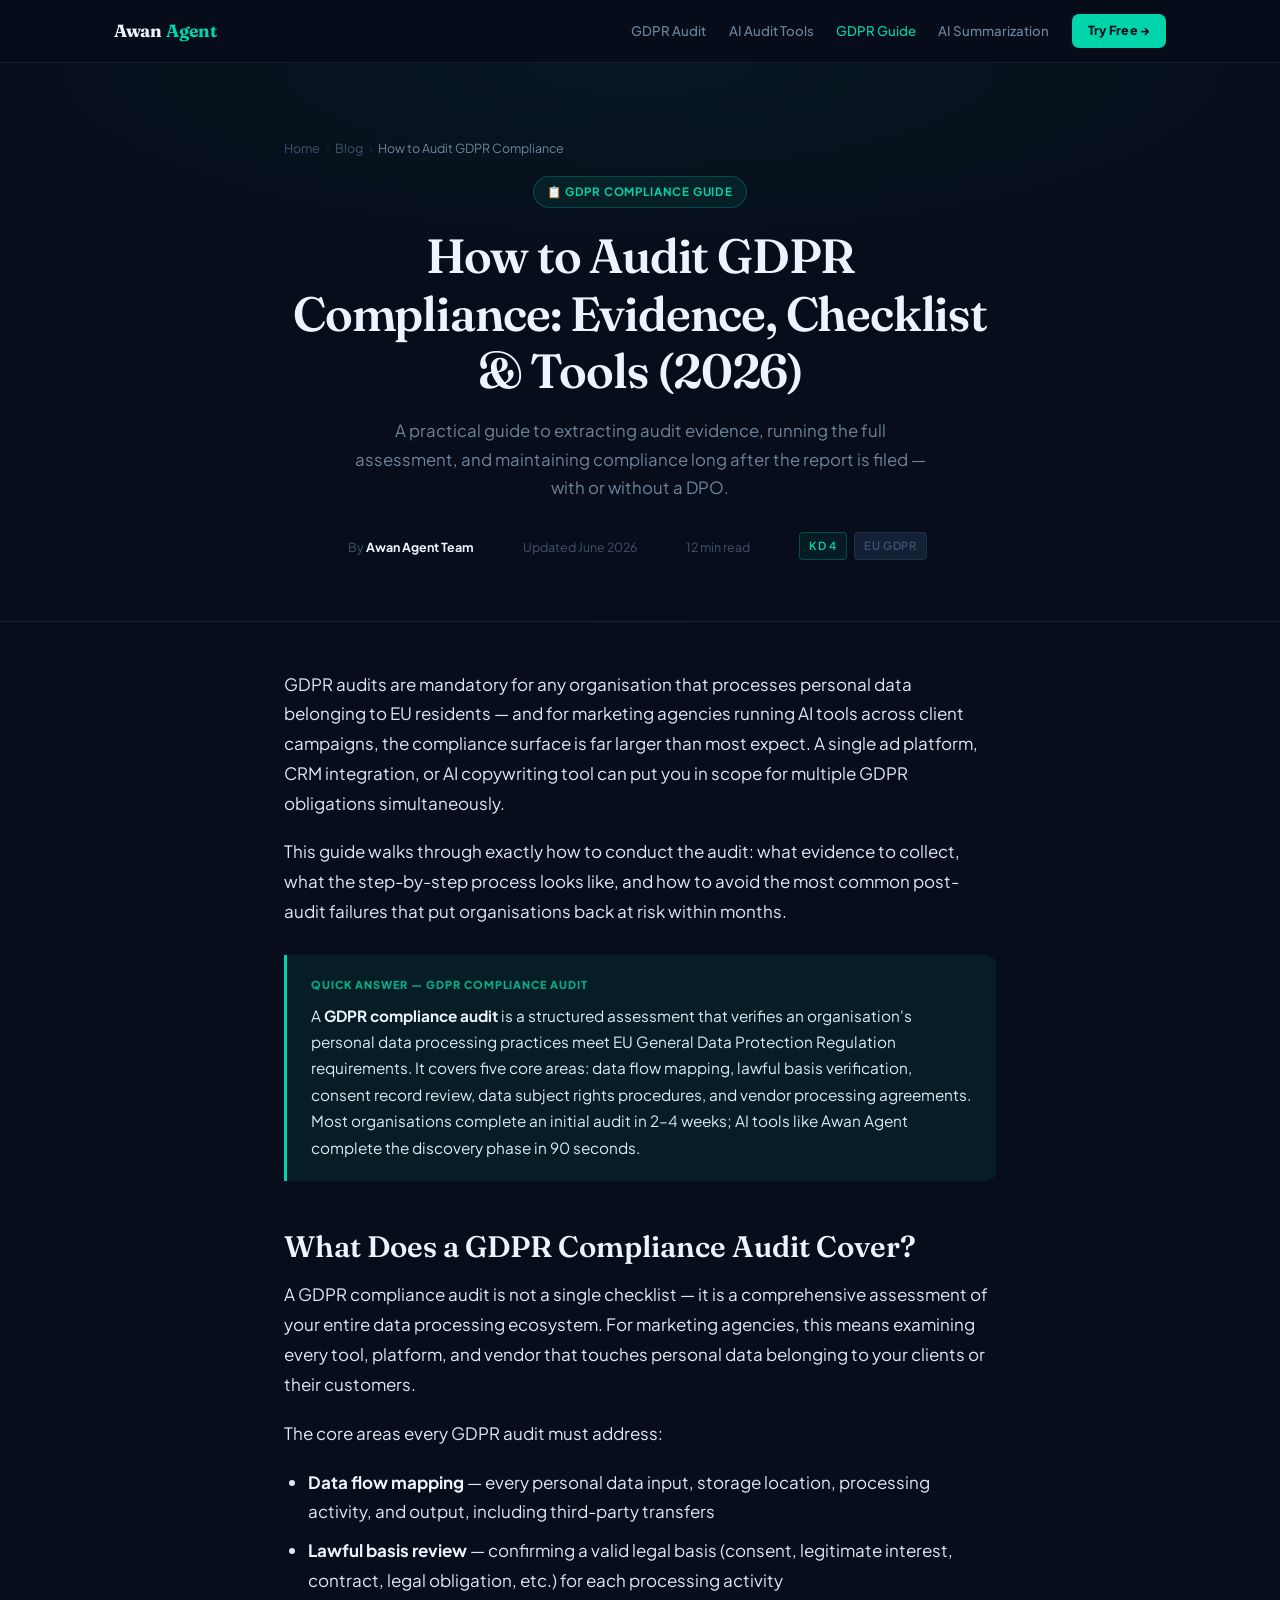
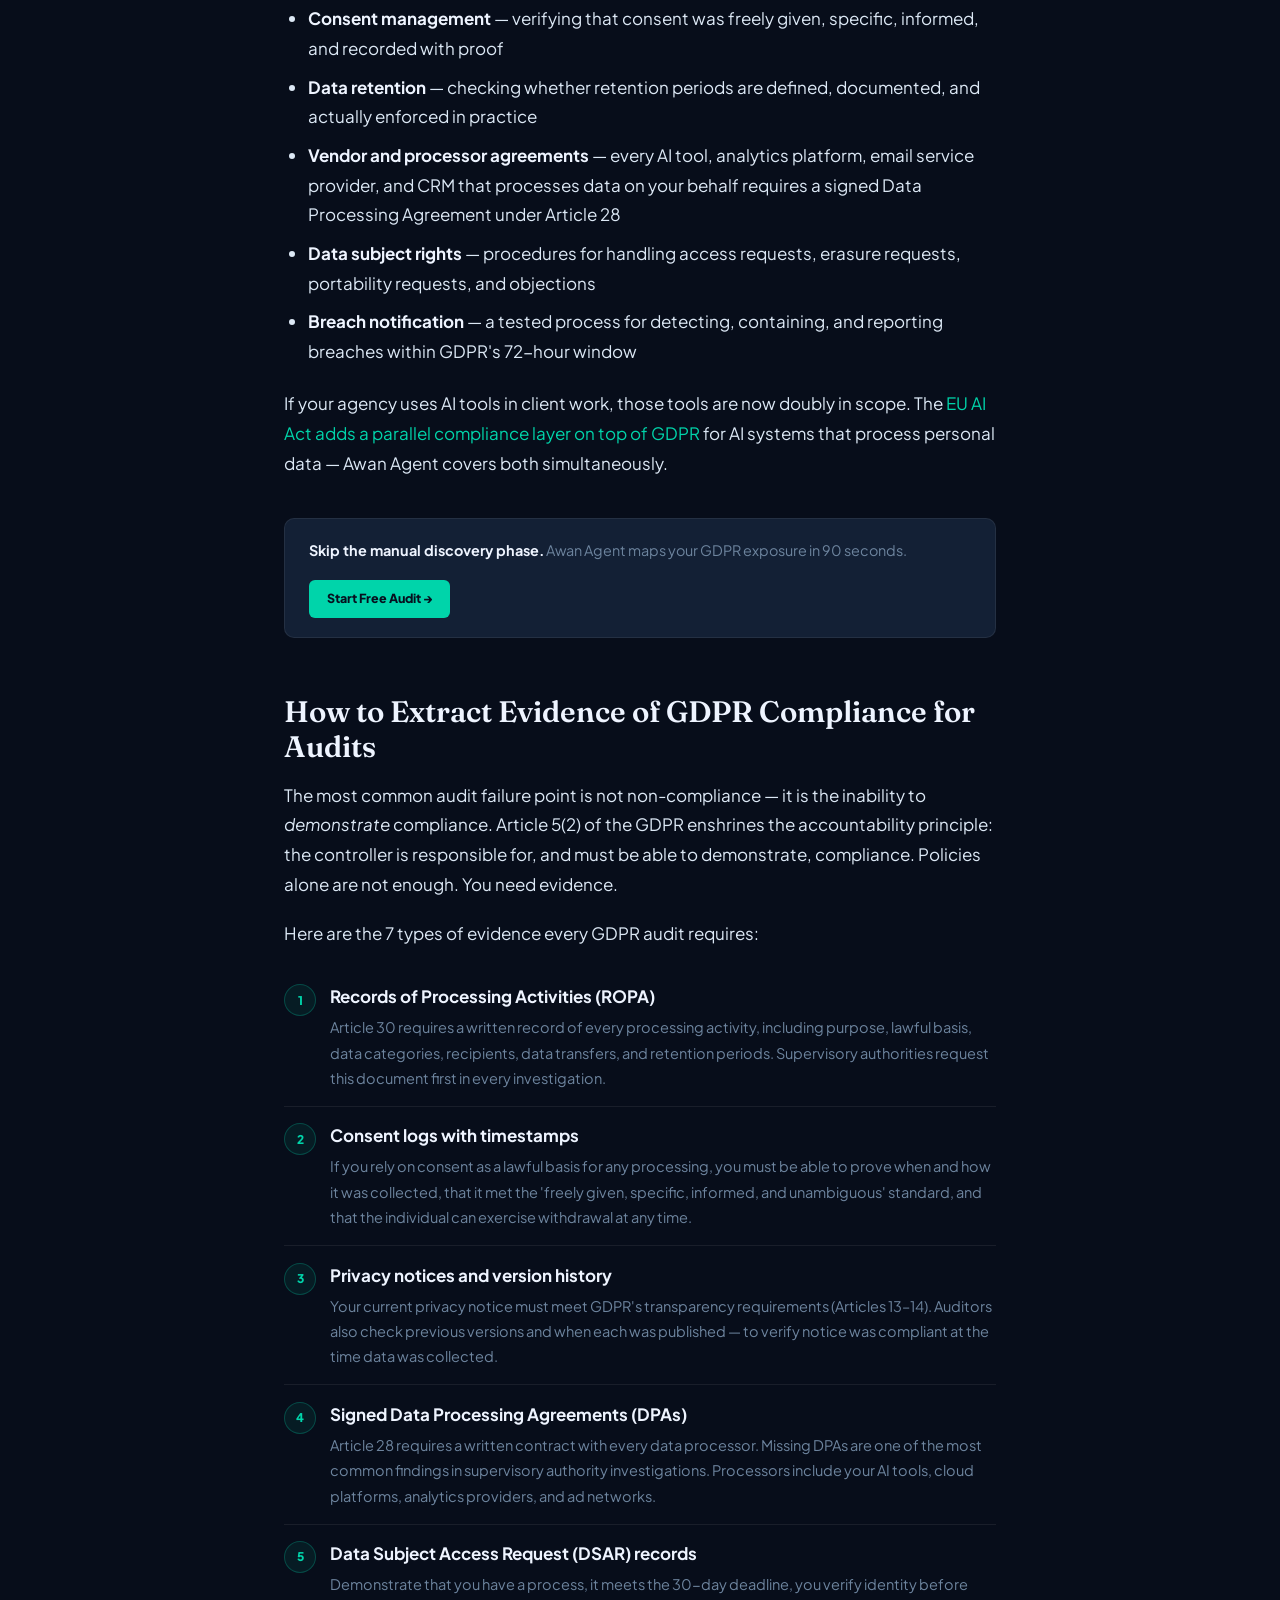
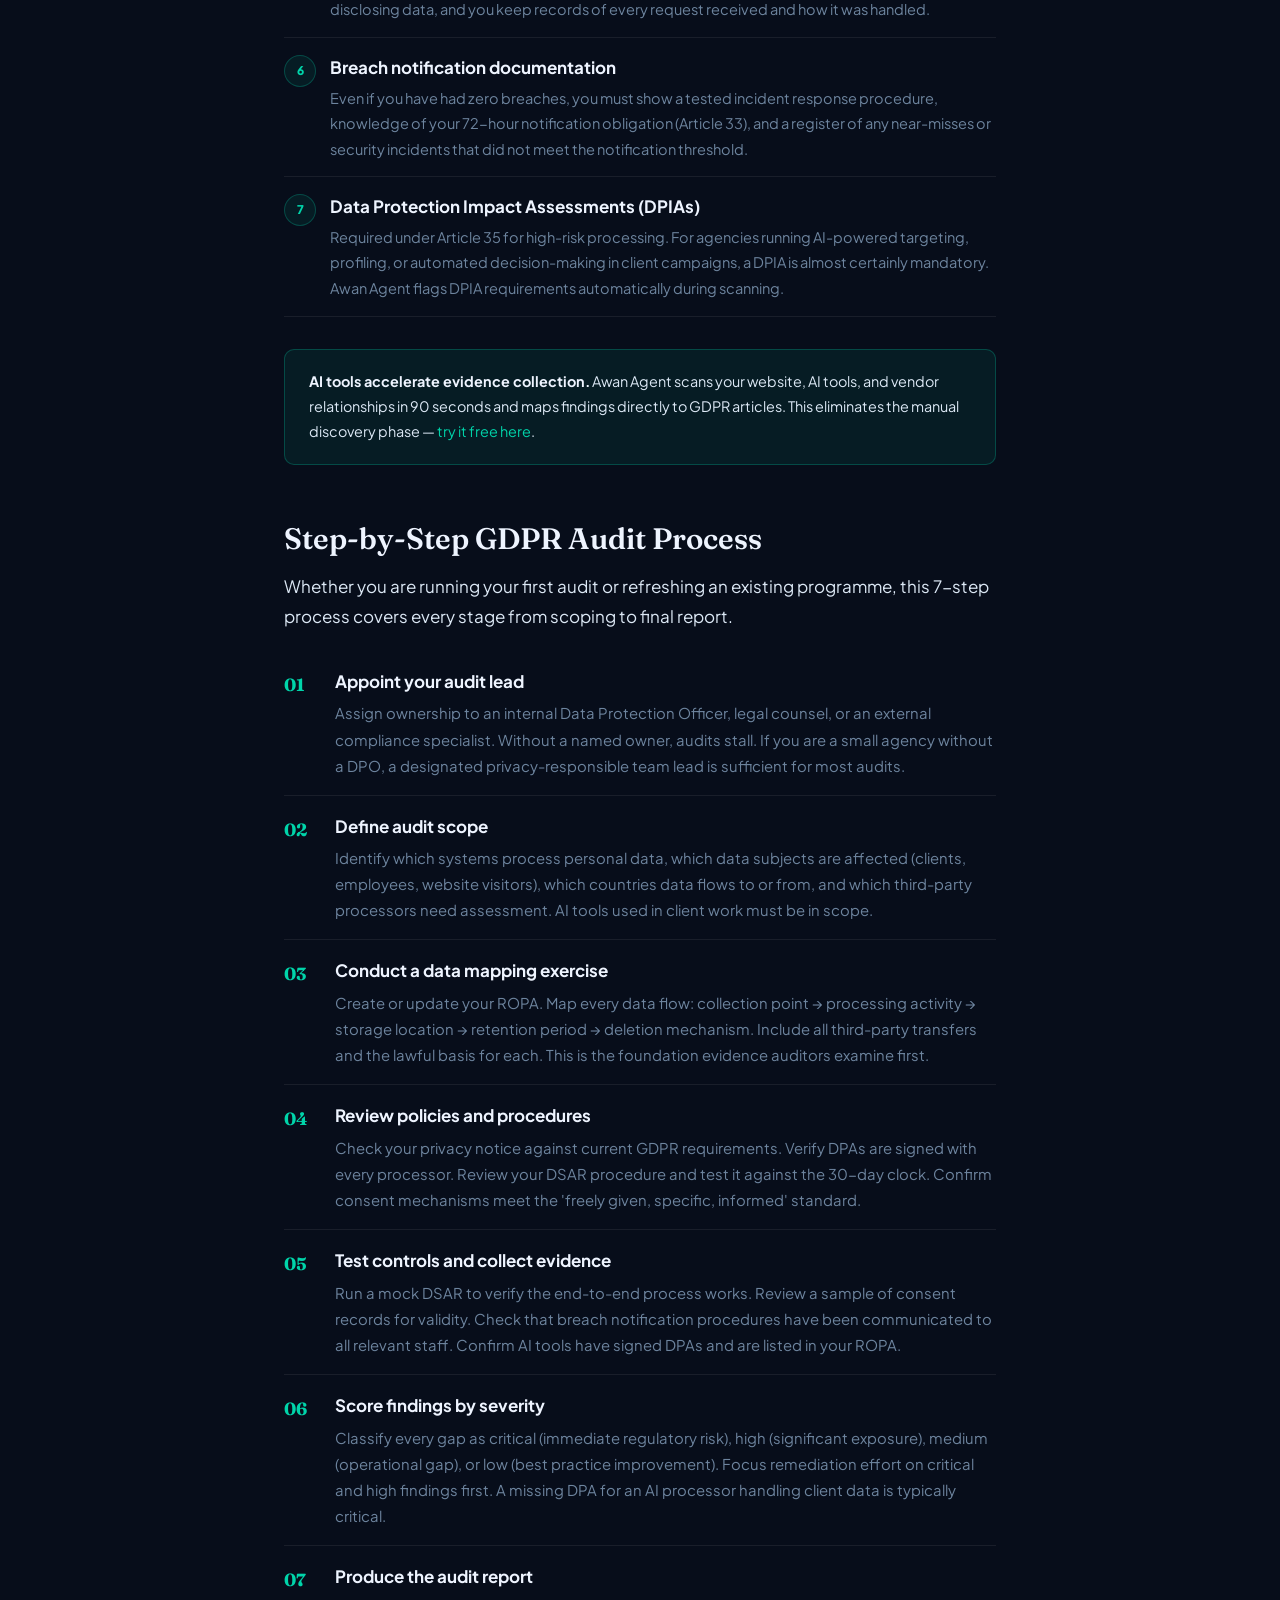
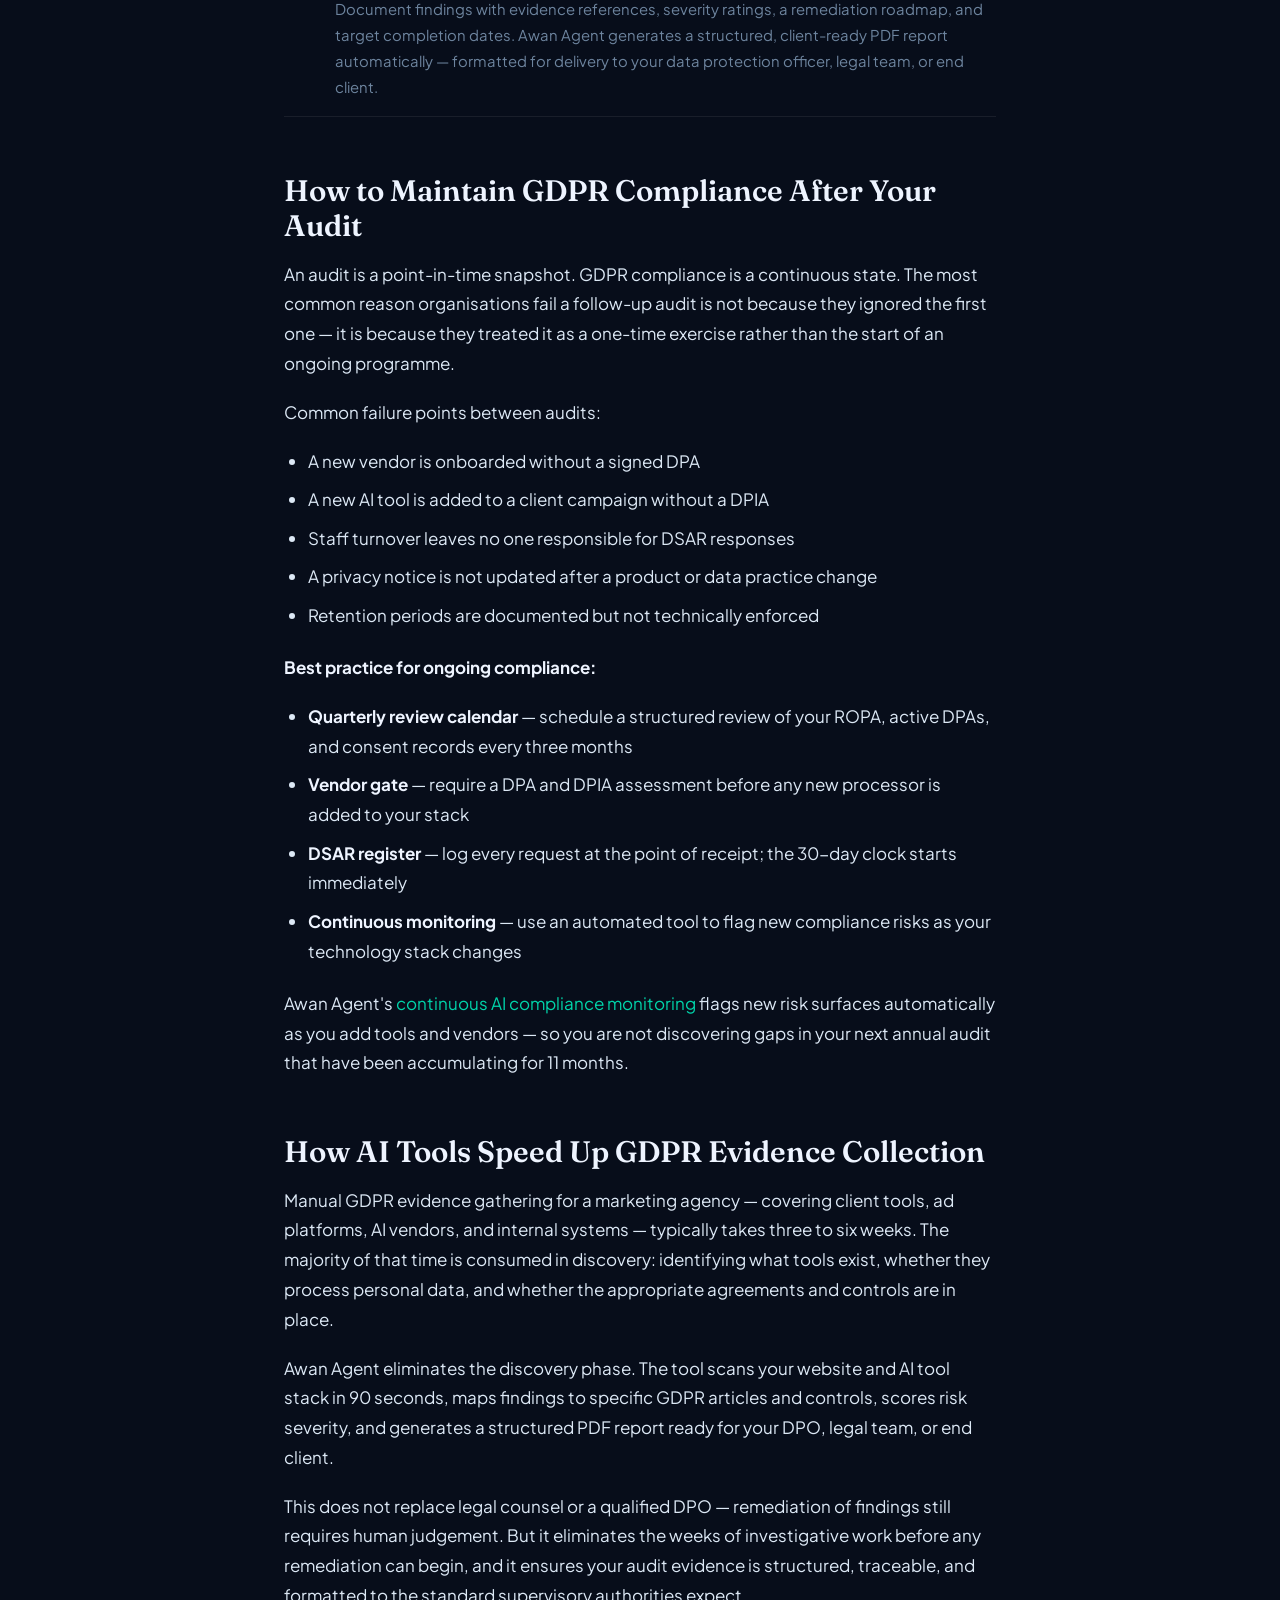
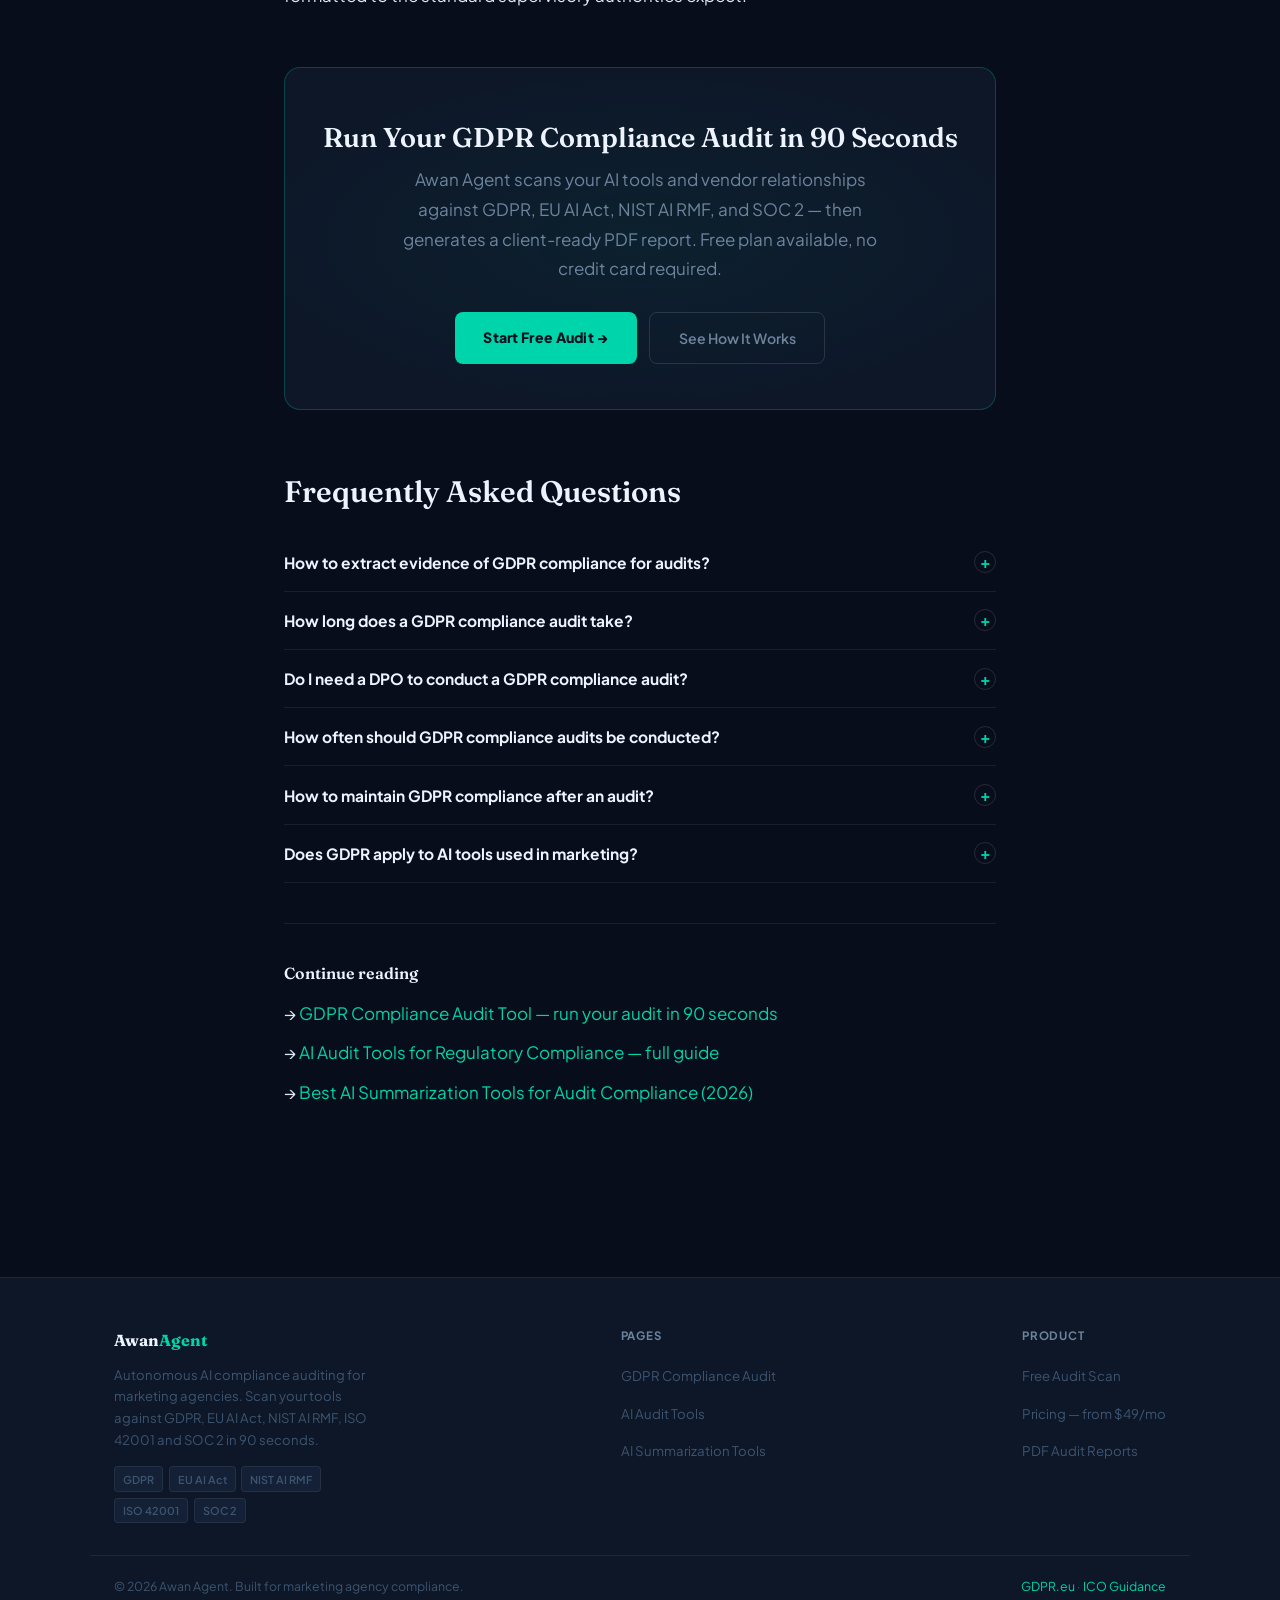
==== blog/how-to-audit-gdpr-compliance/index.html @ d77685a2 "Add files via upload" ====
<!DOCTYPE html>
<html lang="en">
<head>
  <meta charset="UTF-8" />
  <meta name="viewport" content="width=device-width, initial-scale=1.0" />

  <!-- ═══ SEO CORE — replace YOURDOMAIN.com before going live ═══ -->
  <title>How to Audit GDPR Compliance: Evidence, Checklist &amp; Tools (2026)</title>
  <meta name="description" content="Learn how to extract GDPR compliance evidence, run a step-by-step audit, and stay compliant after your assessment. Free checklist process included." />
  <link rel="canonical" href="https://YOURDOMAIN.com/blog/how-to-audit-gdpr-compliance/" />

  <!-- Open Graph -->
  <meta property="og:title"       content="How to Audit GDPR Compliance: Evidence, Checklist &amp; Tools (2026)" />
  <meta property="og:description" content="How to extract GDPR compliance evidence, run a step-by-step audit, and stay compliant. Complete guide for marketing agencies." />
  <meta property="og:type"        content="article" />
  <meta property="og:url"         content="https://YOURDOMAIN.com/blog/how-to-audit-gdpr-compliance/" />
  <meta property="og:site_name"   content="Awan Agent" />

  <!-- Article meta -->
  <meta property="article:published_time" content="2026-06-02T00:00:00Z" />
  <meta property="article:modified_time"  content="2026-06-02T00:00:00Z" />
  <meta property="article:author"         content="Awan Agent Team" />
  <meta property="article:tag"            content="GDPR, compliance audit, AI compliance, EU AI Act" />

  <!-- Twitter Card -->
  <meta name="twitter:card"        content="summary_large_image" />
  <meta name="twitter:title"       content="How to Audit GDPR Compliance: Evidence, Checklist &amp; Tools (2026)" />
  <meta name="twitter:description" content="How to extract GDPR evidence, run a step-by-step audit, and maintain compliance long after the assessment ends." />

  <!-- ═══ JSON-LD SCHEMA ═══ -->
  <script type="application/ld+json">
  {
    "@context": "https://schema.org",
    "@graph": [
      {
        "@type": "Article",
        "headline": "How to Audit GDPR Compliance: Evidence, Checklist & Tools (2026)",
        "description": "Learn how to extract GDPR compliance evidence, run a step-by-step audit, and stay compliant after your assessment.",
        "datePublished": "2026-06-02",
        "dateModified":  "2026-06-02",
        "author": {
          "@type": "Organization",
          "name": "Awan Agent",
          "url":  "https://awan-agent.lovable.app"
        },
        "publisher": {
          "@type": "Organization",
          "name": "Awan Agent",
          "url":  "https://awan-agent.lovable.app"
        },
        "mainEntityOfPage": {
          "@type": "@id",
          "@id": "https://YOURDOMAIN.com/blog/how-to-audit-gdpr-compliance/"
        }
      },
      {
        "@type": "HowTo",
        "name": "How to Audit GDPR Compliance",
        "description": "A 7-step process to conduct a thorough GDPR compliance audit.",
        "step": [
          { "@type": "HowToStep", "position": 1, "name": "Appoint your audit lead", "text": "Assign an internal DPO or external consultant to own the audit process." },
          { "@type": "HowToStep", "position": 2, "name": "Define audit scope", "text": "Identify which systems, data types, and geographies are in scope." },
          { "@type": "HowToStep", "position": 3, "name": "Conduct a data mapping exercise", "text": "Create or update your Records of Processing Activities (ROPA)." },
          { "@type": "HowToStep", "position": 4, "name": "Review policies and procedures", "text": "Check privacy notices, consent mechanisms, DPAs, and DSARs against current GDPR requirements." },
          { "@type": "HowToStep", "position": 5, "name": "Test controls and collect evidence", "text": "Run a mock data subject access request, verify breach notification procedure, confirm vendor DPAs are signed." },
          { "@type": "HowToStep", "position": 6, "name": "Score findings by severity", "text": "Classify findings as critical, high, medium, or low risk and prioritize remediation." },
          { "@type": "HowToStep", "position": 7, "name": "Produce the audit report", "text": "Document findings, evidence references, and a remediation roadmap in a structured report." }
        ]
      },
      {
        "@type": "FAQPage",
        "mainEntity": [
          {
            "@type": "Question",
            "name": "How to extract evidence of GDPR compliance for audits?",
            "acceptedAnswer": {
              "@type": "Answer",
              "text": "GDPR compliance evidence falls into seven categories: Records of Processing Activities (ROPA), consent logs with timestamps, privacy notices and version history, signed Data Processing Agreements with vendors, Data Subject Access Request response records, breach notification documentation, and Data Protection Impact Assessments for high-risk processing. Awan Agent automates extraction and mapping of these evidence types in under 90 seconds."
            }
          },
          {
            "@type": "Question",
            "name": "How long does a GDPR compliance audit take?",
            "acceptedAnswer": {
              "@type": "Answer",
              "text": "A thorough manual GDPR compliance audit typically takes 3–8 weeks for a small to medium organisation, depending on complexity. With an AI audit tool like Awan Agent, the initial scan and findings mapping completes in 90 seconds, though remediation of findings still requires human review."
            }
          },
          {
            "@type": "Question",
            "name": "How to maintain GDPR compliance after an audit?",
            "acceptedAnswer": {
              "@type": "Answer",
              "text": "Ongoing GDPR compliance requires four things: a documented quarterly review schedule, a process for assessing new tools and vendors before deployment, staff training on data subject rights handling, and continuous monitoring of your AI and vendor risk surface. Awan Agent handles the continuous monitoring layer automatically."
            }
          }
        ]
      },
      {
        "@type": "BreadcrumbList",
        "itemListElement": [
          { "@type": "ListItem", "position": 1, "name": "Home",  "item": "https://YOURDOMAIN.com/" },
          { "@type": "ListItem", "position": 2, "name": "Blog",  "item": "https://YOURDOMAIN.com/blog/" },
          { "@type": "ListItem", "position": 3, "name": "How to Audit GDPR Compliance", "item": "https://YOURDOMAIN.com/blog/how-to-audit-gdpr-compliance/" }
        ]
      }
    ]
  }
  </script>

  <link rel="stylesheet" href="../../styles.css" />
</head>
<body>

<!-- ═══ NAV ═══ -->
<nav class="site-nav" aria-label="Main navigation">
  <div class="nav-inner">
    <a href="../../" class="nav-logo">Awan<span>Agent</span></a>
    <div class="nav-links">
      <a href="../../gdpr-compliance-audit/">GDPR Audit</a>
      <a href="../../ai-audit-tools/">AI Audit Tools</a>
      <a href="./" class="active">GDPR Guide</a>
      <a href="../ai-summarization-tools-audit-compliance/">AI Summarization</a>
      <a href="https://awan-agent.lovable.app" target="_blank" rel="noopener" class="btn-nav">Try Free →</a>
    </div>
  </div>
</nav>

<!-- ═══ HERO ═══ -->
<header class="hero">
  <div class="container">
    <!-- Breadcrumb -->
    <nav class="breadcrumb" aria-label="Breadcrumb">
      <a href="../../">Home</a>
      <span class="sep">›</span>
      <a href="../../">Blog</a>
      <span class="sep">›</span>
      <span class="current">How to Audit GDPR Compliance</span>
    </nav>

    <div class="hero-badge" style="margin-top:1rem;">📋 GDPR Compliance Guide</div>

    <h1>How to Audit GDPR Compliance: Evidence, Checklist &amp; Tools (2026)</h1>

    <p class="lead">
      A practical guide to extracting audit evidence, running the full assessment, and maintaining compliance long after the report is filed — with or without a DPO.
    </p>

    <div class="meta-row">
      <span>By <strong>Awan Agent Team</strong></span>
      <span class="sep">·</span>
      <span>Updated June 2026</span>
      <span class="sep">·</span>
      <span>12 min read</span>
      <span class="sep">·</span>
      <span><span class="tag green">KD 4</span> <span class="tag">EU GDPR</span></span>
    </div>
  </div>
</header>

<!-- ═══ ARTICLE BODY ═══ -->
<main class="article-body">
  <div class="container">

    <!-- Intro paragraph -->
    <p>
      GDPR audits are mandatory for any organisation that processes personal data belonging to EU residents —
      and for marketing agencies running AI tools across client campaigns, the compliance surface is far larger
      than most expect. A single ad platform, CRM integration, or AI copywriting tool can put you in scope for
      multiple GDPR obligations simultaneously.
    </p>
    <p>
      This guide walks through exactly how to conduct the audit: what evidence to collect, what the step-by-step
      process looks like, and how to avoid the most common post-audit failures that put organisations back at risk
      within months.
    </p>

    <!-- ── FEATURED SNIPPET BLOCK ── -->
    <div class="snippet-block" id="snippet">
      <span class="snippet-label">Quick Answer — GDPR Compliance Audit</span>
      <p>
        A <strong>GDPR compliance audit</strong> is a structured assessment that verifies an organisation's personal
        data processing practices meet EU General Data Protection Regulation requirements. It covers five core areas:
        data flow mapping, lawful basis verification, consent record review, data subject rights procedures, and vendor
        processing agreements. Most organisations complete an initial audit in 2–4 weeks; AI tools like Awan Agent
        complete the discovery phase in 90 seconds.
      </p>
    </div>

    <!-- ── H2: What Does a GDPR Compliance Audit Cover? ── -->
    <h2>What Does a GDPR Compliance Audit Cover?</h2>
    <p>
      A GDPR compliance audit is not a single checklist — it is a comprehensive assessment of your entire data
      processing ecosystem. For marketing agencies, this means examining every tool, platform, and vendor that
      touches personal data belonging to your clients or their customers.
    </p>
    <p>The core areas every GDPR audit must address:</p>
    <ul>
      <li><strong>Data flow mapping</strong> — every personal data input, storage location, processing activity, and output, including third-party transfers</li>
      <li><strong>Lawful basis review</strong> — confirming a valid legal basis (consent, legitimate interest, contract, legal obligation, etc.) for each processing activity</li>
      <li><strong>Consent management</strong> — verifying that consent was freely given, specific, informed, and recorded with proof</li>
      <li><strong>Data retention</strong> — checking whether retention periods are defined, documented, and actually enforced in practice</li>
      <li><strong>Vendor and processor agreements</strong> — every AI tool, analytics platform, email service provider, and CRM that processes data on your behalf requires a signed Data Processing Agreement under Article 28</li>
      <li><strong>Data subject rights</strong> — procedures for handling access requests, erasure requests, portability requests, and objections</li>
      <li><strong>Breach notification</strong> — a tested process for detecting, containing, and reporting breaches within GDPR's 72-hour window</li>
    </ul>
    <p>
      If your agency uses AI tools in client work, those tools are now doubly in scope. The
      <a href="../../gdpr-compliance-audit/">EU AI Act adds a parallel compliance layer on top of GDPR</a> for
      AI systems that process personal data — Awan Agent covers both simultaneously.
    </p>

    <!-- Inline CTA -->
    <div class="inline-cta">
      <p><strong>Skip the manual discovery phase.</strong> Awan Agent maps your GDPR exposure in 90 seconds.</p>
      <a href="https://awan-agent.lovable.app" target="_blank" rel="noopener" class="btn-sm">Start Free Audit →</a>
    </div>

    <!-- ── H2: How to Extract Evidence of GDPR Compliance ── -->
    <h2 id="evidence">How to Extract Evidence of GDPR Compliance for Audits</h2>
    <p>
      The most common audit failure point is not non-compliance — it is the inability to <em>demonstrate</em>
      compliance. Article 5(2) of the GDPR enshrines the accountability principle: the controller is responsible
      for, and must be able to demonstrate, compliance. Policies alone are not enough. You need evidence.
    </p>
    <p>Here are the 7 types of evidence every GDPR audit requires:</p>

    <ol class="evidence-list">
      <li>
        <div>
          <span class="ev-title">Records of Processing Activities (ROPA)</span>
          <p>Article 30 requires a written record of every processing activity, including purpose, lawful basis,
          data categories, recipients, data transfers, and retention periods. Supervisory authorities request this
          document first in every investigation.</p>
        </div>
      </li>
      <li>
        <div>
          <span class="ev-title">Consent logs with timestamps</span>
          <p>If you rely on consent as a lawful basis for any processing, you must be able to prove when and how it
          was collected, that it met the 'freely given, specific, informed, and unambiguous' standard, and that the
          individual can exercise withdrawal at any time.</p>
        </div>
      </li>
      <li>
        <div>
          <span class="ev-title">Privacy notices and version history</span>
          <p>Your current privacy notice must meet GDPR's transparency requirements (Articles 13–14). Auditors also
          check previous versions and when each was published — to verify notice was compliant at the time data was
          collected.</p>
        </div>
      </li>
      <li>
        <div>
          <span class="ev-title">Signed Data Processing Agreements (DPAs)</span>
          <p>Article 28 requires a written contract with every data processor. Missing DPAs are one of the most
          common findings in supervisory authority investigations. Processors include your AI tools, cloud
          platforms, analytics providers, and ad networks.</p>
        </div>
      </li>
      <li>
        <div>
          <span class="ev-title">Data Subject Access Request (DSAR) records</span>
          <p>Demonstrate that you have a process, it meets the 30-day deadline, you verify identity before disclosing
          data, and you keep records of every request received and how it was handled.</p>
        </div>
      </li>
      <li>
        <div>
          <span class="ev-title">Breach notification documentation</span>
          <p>Even if you have had zero breaches, you must show a tested incident response procedure, knowledge of
          your 72-hour notification obligation (Article 33), and a register of any near-misses or security
          incidents that did not meet the notification threshold.</p>
        </div>
      </li>
      <li>
        <div>
          <span class="ev-title">Data Protection Impact Assessments (DPIAs)</span>
          <p>Required under Article 35 for high-risk processing. For agencies running AI-powered targeting,
          profiling, or automated decision-making in client campaigns, a DPIA is almost certainly mandatory.
          Awan Agent flags DPIA requirements automatically during scanning.</p>
        </div>
      </li>
    </ol>

    <div class="info-box tip">
      <p>
        <strong>AI tools accelerate evidence collection.</strong>
        Awan Agent scans your website, AI tools, and vendor relationships in 90 seconds and maps findings
        directly to GDPR articles. This eliminates the manual discovery phase —
        <a href="https://awan-agent.lovable.app" target="_blank" rel="noopener">try it free here</a>.
      </p>
    </div>

    <!-- ── H2: Step-by-Step GDPR Audit Process ── -->
    <h2 id="steps">Step-by-Step GDPR Audit Process</h2>
    <p>
      Whether you are running your first audit or refreshing an existing programme, this 7-step process
      covers every stage from scoping to final report.
    </p>

    <ol class="step-list">
      <li>
        <div>
          <span class="step-title">Appoint your audit lead</span>
          <p>Assign ownership to an internal Data Protection Officer, legal counsel, or an external compliance
          specialist. Without a named owner, audits stall. If you are a small agency without a DPO, a designated
          privacy-responsible team lead is sufficient for most audits.</p>
        </div>
      </li>
      <li>
        <div>
          <span class="step-title">Define audit scope</span>
          <p>Identify which systems process personal data, which data subjects are affected (clients, employees,
          website visitors), which countries data flows to or from, and which third-party processors need
          assessment. AI tools used in client work must be in scope.</p>
        </div>
      </li>
      <li>
        <div>
          <span class="step-title">Conduct a data mapping exercise</span>
          <p>Create or update your ROPA. Map every data flow: collection point → processing activity → storage
          location → retention period → deletion mechanism. Include all third-party transfers and the lawful
          basis for each. This is the foundation evidence auditors examine first.</p>
        </div>
      </li>
      <li>
        <div>
          <span class="step-title">Review policies and procedures</span>
          <p>Check your privacy notice against current GDPR requirements. Verify DPAs are signed with every
          processor. Review your DSAR procedure and test it against the 30-day clock. Confirm consent
          mechanisms meet the 'freely given, specific, informed' standard.</p>
        </div>
      </li>
      <li>
        <div>
          <span class="step-title">Test controls and collect evidence</span>
          <p>Run a mock DSAR to verify the end-to-end process works. Review a sample of consent records for
          validity. Check that breach notification procedures have been communicated to all relevant staff.
          Confirm AI tools have signed DPAs and are listed in your ROPA.</p>
        </div>
      </li>
      <li>
        <div>
          <span class="step-title">Score findings by severity</span>
          <p>Classify every gap as critical (immediate regulatory risk), high (significant exposure), medium
          (operational gap), or low (best practice improvement). Focus remediation effort on critical and
          high findings first. A missing DPA for an AI processor handling client data is typically critical.</p>
        </div>
      </li>
      <li>
        <div>
          <span class="step-title">Produce the audit report</span>
          <p>Document findings with evidence references, severity ratings, a remediation roadmap, and target
          completion dates. Awan Agent generates a structured, client-ready PDF report automatically —
          formatted for delivery to your data protection officer, legal team, or end client.</p>
        </div>
      </li>
    </ol>

    <!-- ── H2: How to Maintain GDPR Compliance After Your Audit ── -->
    <h2 id="maintain">How to Maintain GDPR Compliance After Your Audit</h2>
    <p>
      An audit is a point-in-time snapshot. GDPR compliance is a continuous state. The most common reason
      organisations fail a follow-up audit is not because they ignored the first one — it is because they treated
      it as a one-time exercise rather than the start of an ongoing programme.
    </p>
    <p>Common failure points between audits:</p>
    <ul>
      <li>A new vendor is onboarded without a signed DPA</li>
      <li>A new AI tool is added to a client campaign without a DPIA</li>
      <li>Staff turnover leaves no one responsible for DSAR responses</li>
      <li>A privacy notice is not updated after a product or data practice change</li>
      <li>Retention periods are documented but not technically enforced</li>
    </ul>

    <p><strong>Best practice for ongoing compliance:</strong></p>
    <ul>
      <li><strong>Quarterly review calendar</strong> — schedule a structured review of your ROPA, active DPAs, and consent records every three months</li>
      <li><strong>Vendor gate</strong> — require a DPA and DPIA assessment before any new processor is added to your stack</li>
      <li><strong>DSAR register</strong> — log every request at the point of receipt; the 30-day clock starts immediately</li>
      <li><strong>Continuous monitoring</strong> — use an automated tool to flag new compliance risks as your technology stack changes</li>
    </ul>

    <p>
      Awan Agent's <a href="../../ai-audit-tools/">continuous AI compliance monitoring</a> flags new risk
      surfaces automatically as you add tools and vendors — so you are not discovering gaps in your next annual
      audit that have been accumulating for 11 months.
    </p>

    <!-- ── H2: How AI Tools Speed Up Evidence Collection ── -->
    <h2 id="ai-tools">How AI Tools Speed Up GDPR Evidence Collection</h2>
    <p>
      Manual GDPR evidence gathering for a marketing agency — covering client tools, ad platforms, AI
      vendors, and internal systems — typically takes three to six weeks. The majority of that time is
      consumed in discovery: identifying what tools exist, whether they process personal data, and whether
      the appropriate agreements and controls are in place.
    </p>
    <p>
      Awan Agent eliminates the discovery phase. The tool scans your website and AI tool stack in 90 seconds,
      maps findings to specific GDPR articles and controls, scores risk severity, and generates a structured
      PDF report ready for your DPO, legal team, or end client.
    </p>
    <p>
      This does not replace legal counsel or a qualified DPO — remediation of findings still requires human
      judgement. But it eliminates the weeks of investigative work before any remediation can begin, and
      it ensures your audit evidence is structured, traceable, and formatted to the standard supervisory
      authorities expect.
    </p>

    <!-- CTA Block -->
    <div class="cta-block">
      <h2>Run Your GDPR Compliance Audit in 90 Seconds</h2>
      <p>
        Awan Agent scans your AI tools and vendor relationships against GDPR, EU AI Act, NIST AI RMF, and
        SOC 2 — then generates a client-ready PDF report. Free plan available, no credit card required.
      </p>
      <div class="cta-buttons">
        <a href="https://awan-agent.lovable.app" target="_blank" rel="noopener" class="btn">Start Free Audit →</a>
        <a href="../../gdpr-compliance-audit/" class="btn-ghost">See How It Works</a>
      </div>
    </div>

    <!-- ── FAQ ── -->
    <section class="faq-section" id="faq">
      <h2>Frequently Asked Questions</h2>

      <div class="faq-item">
        <button class="faq-q" aria-expanded="false">
          How to extract evidence of GDPR compliance for audits?
          <span class="icon">+</span>
        </button>
        <div class="faq-a" role="region">
          <div class="faq-a-inner">
            <p>GDPR compliance evidence falls into seven categories: Records of Processing Activities (ROPA)
            under Article 30, consent logs with timestamps, privacy notices and version history, signed Data
            Processing Agreements with all vendors, Data Subject Access Request response records, breach
            notification documentation, and Data Protection Impact Assessments for high-risk processing.</p>
            <p>Awan Agent automates extraction and mapping of these evidence types against GDPR controls in
            under 90 seconds —
            <a href="https://awan-agent.lovable.app" target="_blank" rel="noopener">try it free</a>.</p>
          </div>
        </div>
      </div>

      <div class="faq-item">
        <button class="faq-q" aria-expanded="false">
          How long does a GDPR compliance audit take?
          <span class="icon">+</span>
        </button>
        <div class="faq-a" role="region">
          <div class="faq-a-inner">
            <p>A thorough manual GDPR compliance audit typically takes 3–8 weeks for a small to medium
            organisation, depending on complexity, number of processors, and how mature the existing compliance
            programme is.</p>
            <p>With an AI audit tool like Awan Agent, the discovery and findings mapping phase completes in
            90 seconds. Remediation of findings still requires human review, but the initial evidence package
            is generated immediately.</p>
          </div>
        </div>
      </div>

      <div class="faq-item">
        <button class="faq-q" aria-expanded="false">
          Do I need a DPO to conduct a GDPR compliance audit?
          <span class="icon">+</span>
        </button>
        <div class="faq-a" role="region">
          <div class="faq-a-inner">
            <p>A Data Protection Officer is mandatory only for public authorities, organisations conducting
            large-scale systematic monitoring of individuals, or those processing special category data at
            scale (Article 37).</p>
            <p>However, any organisation processing EU personal data must be able to demonstrate compliance —
            with or without a DPO. A GDPR compliance audit is best practice for all organisations, regardless
            of DPO status.</p>
          </div>
        </div>
      </div>

      <div class="faq-item">
        <button class="faq-q" aria-expanded="false">
          How often should GDPR compliance audits be conducted?
          <span class="icon">+</span>
        </button>
        <div class="faq-a" role="region">
          <div class="faq-a-inner">
            <p>Supervisory authorities recommend a full GDPR audit at least annually. Additional audits should
            be triggered by significant events: onboarding a new AI vendor, launching a new product, expanding
            into a new jurisdiction, experiencing a data breach, or receiving a regulatory inquiry.</p>
            <p>Awan Agent's continuous monitoring approach replaces the gap between annual audits with
            real-time risk flagging.</p>
          </div>
        </div>
      </div>

      <div class="faq-item">
        <button class="faq-q" aria-expanded="false">
          How to maintain GDPR compliance after an audit?
          <span class="icon">+</span>
        </button>
        <div class="faq-a" role="region">
          <div class="faq-a-inner">
            <p>Ongoing GDPR compliance requires four things: a documented quarterly review schedule, a
            vendor gate process to assess new tools before deployment, staff training on data subject rights
            handling, and continuous monitoring of your AI and vendor risk surface.</p>
            <p>The most common post-audit failure is onboarding a new vendor or AI tool without a DPA and
            DPIA. Automating the monitoring layer with a tool like
            <a href="https://awan-agent.lovable.app" target="_blank" rel="noopener">Awan Agent</a> closes
            this gap permanently.</p>
          </div>
        </div>
      </div>

      <div class="faq-item">
        <button class="faq-q" aria-expanded="false">
          Does GDPR apply to AI tools used in marketing?
          <span class="icon">+</span>
        </button>
        <div class="faq-a" role="region">
          <div class="faq-a-inner">
            <p>Yes. Any AI tool that processes personal data of EU residents — including ad targeting platforms,
            AI copywriting tools that use client data, analytics platforms, and CRM systems — falls under GDPR.
            Each tool also needs a signed DPA if it processes data on your behalf as a controller.</p>
            <p>Additionally, AI tools used in profiling or automated decision-making may trigger DPIA requirements
            under Article 35, and are now also subject to the EU AI Act. Awan Agent maps compliance across both
            regulations simultaneously. See our <a href="../../gdpr-compliance-audit/">GDPR compliance audit page</a>
            for full details.</p>
          </div>
        </div>
      </div>

    </section>

    <!-- Related content -->
    <hr />
    <h3 style="color:#eef4ff; font-family:var(--font-display); font-size:1rem; font-weight:600; margin-bottom:1rem;">Continue reading</h3>
    <ul style="list-style:none; margin:0; padding:0;">
      <li style="margin-bottom:0.6rem;">→ <a href="../../gdpr-compliance-audit/">GDPR Compliance Audit Tool — run your audit in 90 seconds</a></li>
      <li style="margin-bottom:0.6rem;">→ <a href="../../ai-audit-tools/">AI Audit Tools for Regulatory Compliance — full guide</a></li>
      <li style="margin-bottom:0.6rem;">→ <a href="../ai-summarization-tools-audit-compliance/">Best AI Summarization Tools for Audit Compliance (2026)</a></li>
    </ul>

  </div><!-- /.container -->
</main>

<!-- ═══ FOOTER ═══ -->
<footer class="site-footer">
  <div class="footer-main">
    <div class="footer-brand">
      <a href="../../" class="footer-logo">Awan<span>Agent</span></a>
      <p class="footer-desc">Autonomous AI compliance auditing for marketing agencies. Scan your tools against GDPR, EU AI Act, NIST AI RMF, ISO 42001 and SOC 2 in 90 seconds.</p>
      <div class="footer-frameworks">
        <span class="fw-tag">GDPR</span>
        <span class="fw-tag">EU AI Act</span>
        <span class="fw-tag">NIST AI RMF</span>
        <span class="fw-tag">ISO 42001</span>
        <span class="fw-tag">SOC 2</span>
      </div>
    </div>
    <div class="footer-col">
      <h5>Pages</h5>
      <ul>
        <li><a href="../../gdpr-compliance-audit/">GDPR Compliance Audit</a></li>
        <li><a href="../../ai-audit-tools/">AI Audit Tools</a></li>
        <li><a href="../ai-summarization-tools-audit-compliance/">AI Summarization Tools</a></li>
      </ul>
    </div>
    <div class="footer-col">
      <h5>Product</h5>
      <ul>
        <li><a href="https://awan-agent.lovable.app" target="_blank" rel="noopener">Free Audit Scan</a></li>
        <li><a href="https://awan-agent.lovable.app" target="_blank" rel="noopener">Pricing — from $49/mo</a></li>
        <li><a href="https://awan-agent.lovable.app" target="_blank" rel="noopener">PDF Audit Reports</a></li>
      </ul>
    </div>
  </div>
  <div class="footer-bottom">
    <span>© 2026 Awan Agent. Built for marketing agency compliance.</span>
    <span>
      <a href="https://gdpr.eu" target="_blank" rel="noopener nofollow">GDPR.eu</a> ·
      <a href="https://ico.org.uk/for-organisations/uk-gdpr-guidance-and-resources/" target="_blank" rel="noopener nofollow">ICO Guidance</a>
    </span>
  </div>
</footer>

<!-- ═══ FAQ ACCORDION JS ═══ -->
<script>
  document.querySelectorAll('.faq-q').forEach(function(btn) {
    btn.addEventListener('click', function() {
      var expanded = this.getAttribute('aria-expanded') === 'true';
      // Close all
      document.querySelectorAll('.faq-q').forEach(function(b) {
        b.setAttribute('aria-expanded', 'false');
        b.querySelector('.icon').textContent = '+';
        b.nextElementSibling.style.maxHeight = null;
      });
      // Open clicked if it was closed
      if (!expanded) {
        this.setAttribute('aria-expanded', 'true');
        this.querySelector('.icon').textContent = '−';
        var panel = this.nextElementSibling;
        panel.style.maxHeight = panel.scrollHeight + 'px';
      }
    });
  });
</script>

</body>
</html>
---- styles.css ----
/* ============================================
   AWAN AGENT — SEO Pages
   Dark compliance-tech aesthetic
   Fonts: Fraunces (display) + Plus Jakarta Sans (body)
   ============================================ */

@import url('https://fonts.googleapis.com/css2?family=Fraunces:ital,opsz,wght@0,9..144,300;0,9..144,500;0,9..144,600;0,9..144,700;1,9..144,400&family=Plus+Jakarta+Sans:wght@400;500;600;700;800&display=swap');

/* --- Variables --- */
:root {
  --bg:           #070d1a;
  --surface:      #0d1728;
  --surface-2:    #132035;
  --surface-3:    #1a2b46;
  --accent:       #00d4aa;
  --accent-2:     #4d9ef7;
  --accent-dim:   rgba(0,212,170,0.08);
  --accent-glow:  rgba(0,212,170,0.18);
  --accent-border:rgba(0,212,170,0.25);
  --text:         #dce8f5;
  --text-muted:   #6d849e;
  --text-dim:     #3d5470;
  --border:       rgba(255,255,255,0.07);
  --border-2:     rgba(255,255,255,0.12);
  --radius:       10px;
  --radius-lg:    16px;
  --font-display: 'Fraunces', Georgia, serif;
  --font-body:    'Plus Jakarta Sans', system-ui, sans-serif;
  --max-w:        760px;
  --max-w-wide:   1100px;
}

/* --- Reset --- */
*, *::before, *::after { box-sizing: border-box; margin: 0; padding: 0; }
html { scroll-behavior: smooth; }
body {
  font-family: var(--font-body);
  background: var(--bg);
  color: var(--text);
  line-height: 1.75;
  font-size: 17px;
  -webkit-font-smoothing: antialiased;
}
img { max-width: 100%; display: block; }
a { color: var(--accent); text-decoration: none; transition: opacity 0.15s; }
a:hover { opacity: 0.8; text-decoration: underline; text-decoration-color: var(--accent-border); }

/* --- Typography --- */
h1,h2,h3,h4 { font-family: var(--font-display); line-height: 1.2; color: #eef4ff; font-weight: 600; }
h1 { font-size: clamp(1.9rem,5vw,3rem); letter-spacing: -0.025em; margin-bottom: 1.25rem; }
h2 { font-size: clamp(1.35rem,3vw,1.85rem); margin: 3rem 0 1rem; padding-top: 0.5rem; }
h2:first-of-type { margin-top: 2rem; }
h3 { font-size: 1.05rem; margin: 2rem 0 0.5rem; font-family: var(--font-body); font-weight: 700; color: var(--accent); }
p { margin-bottom: 1.2rem; }
ul, ol { margin: 0 0 1.4rem 1.5rem; }
li { margin-bottom: 0.55rem; }
strong { color: #eef4ff; font-weight: 700; }
hr { border: none; border-top: 1px solid var(--border); margin: 2.5rem 0; }

/* --- Layout --- */
.container      { max-width: var(--max-w);      margin: 0 auto; padding: 0 1.5rem; }
.container-wide { max-width: var(--max-w-wide); margin: 0 auto; padding: 0 1.5rem; }

/* ── Navigation ─────────────────────── */
.site-nav {
  background: rgba(7,13,26,0.92);
  border-bottom: 1px solid var(--border);
  position: sticky; top: 0; z-index: 100;
  backdrop-filter: blur(14px); -webkit-backdrop-filter: blur(14px);
}
.nav-inner {
  max-width: var(--max-w-wide); margin: 0 auto; padding: 0 1.5rem;
  display: flex; align-items: center; justify-content: space-between; height: 62px;
}
.nav-logo {
  font-family: var(--font-display); font-size: 1.1rem; font-weight: 700;
  color: #eef4ff; text-decoration: none !important; letter-spacing: -0.02em;
  display: flex; align-items: center; gap: 0.3rem;
}
.nav-logo span { color: var(--accent); }
.nav-links { display: flex; gap: 1.4rem; align-items: center; flex-wrap: wrap; }
.nav-links a { font-size: 0.83rem; font-weight: 500; color: var(--text-muted); text-decoration: none !important; transition: color 0.15s; }
.nav-links a:hover, .nav-links a.active { color: var(--accent); opacity: 1; }
.btn-nav {
  background: var(--accent) !important; color: #07101f !important;
  padding: 0.4rem 1rem; border-radius: 7px;
  font-weight: 800 !important; font-size: 0.78rem !important;
  letter-spacing: 0.01em; transition: background 0.15s !important;
  text-decoration: none !important;
}
.btn-nav:hover { background: #00edc0 !important; opacity: 1 !important; }

/* ── Breadcrumb ─────────────────────── */
.breadcrumb {
  font-size: 0.78rem; color: var(--text-dim);
  display: flex; gap: 0.35rem; align-items: center; flex-wrap: wrap;
  padding: 1.2rem 0 0;
}
.breadcrumb a { color: var(--text-dim); text-decoration: none !important; }
.breadcrumb a:hover { color: var(--accent); opacity: 1; }
.breadcrumb .sep { opacity: 0.35; }
.breadcrumb .current { color: var(--text-muted); }

/* ── Hero ───────────────────────────── */
.hero {
  padding: 3.5rem 0 3rem;
  background: radial-gradient(ellipse 90% 60% at 50% 0%, rgba(0,212,170,0.05) 0%, transparent 65%);
  border-bottom: 1px solid var(--border);
}
.hero .container { text-align: center; }
.hero-badge {
  display: inline-flex; align-items: center; gap: 0.4rem;
  background: var(--accent-dim); border: 1px solid var(--accent-border);
  color: var(--accent);
  font-size: 0.72rem; font-weight: 700;
  padding: 0.3rem 0.85rem; border-radius: 100px;
  text-transform: uppercase; letter-spacing: 0.07em;
  margin-bottom: 1.2rem;
}
.hero h1 { max-width: 700px; margin: 0 auto 1.1rem; }
.hero .lead {
  font-size: 1.05rem; color: var(--text-muted); max-width: 580px;
  margin: 0 auto 1.8rem; line-height: 1.7;
}
.meta-row {
  display: flex; align-items: center; justify-content: center;
  gap: 1.4rem; flex-wrap: wrap;
  font-size: 0.78rem; color: var(--text-dim); margin-bottom: 0.5rem;
}
.meta-row .sep { opacity: 0.3; }
.meta-row a { color: var(--text-dim); font-weight: 600; }

/* ── Article body ───────────────────── */
.article-body { padding: 3rem 0 5rem; }

/* ── Snippet Block ──────────────────── */
.snippet-block {
  background: var(--accent-dim);
  border-left: 3px solid var(--accent);
  border-radius: 0 var(--radius) var(--radius) 0;
  padding: 1.25rem 1.5rem; margin: 1.75rem 0 2.5rem;
}
.snippet-label {
  display: block; font-size: 0.68rem; font-weight: 800;
  text-transform: uppercase; letter-spacing: 0.09em;
  color: var(--accent); margin-bottom: 0.55rem; opacity: 0.8;
}
.snippet-block p { font-size: 0.96rem; line-height: 1.72; color: var(--text); margin: 0; }

/* ── Step List ──────────────────────── */
.step-list { list-style: none; margin: 0.5rem 0 2rem; padding: 0; counter-reset: steps; }
.step-list > li {
  counter-increment: steps; margin: 0;
  display: grid; grid-template-columns: 2.2rem 1fr; gap: 1rem; align-items: start;
  padding: 1rem 0; border-bottom: 1px solid var(--border);
}
.step-list > li::before {
  content: counter(steps, decimal-leading-zero);
  font-family: var(--font-display); font-size: 1.1rem; font-weight: 700;
  color: var(--accent); padding-top: 3px;
}
.step-list .step-title { font-weight: 700; color: #eef4ff; display: block; margin-bottom: 0.25rem; }
.step-list p { margin: 0; font-size: 0.93rem; color: var(--text-muted); }

/* ── Evidence / Numbered Items ──────── */
.evidence-list { list-style: none; margin: 0.5rem 0 2rem; padding: 0; counter-reset: ev; }
.evidence-list > li {
  counter-increment: ev; margin: 0;
  display: grid; grid-template-columns: 2rem 1fr; gap: 0.85rem; align-items: start;
  padding: 0.9rem 0; border-bottom: 1px solid var(--border);
}
.evidence-list > li::before {
  content: counter(ev);
  width: 2rem; height: 2rem; border-radius: 50%;
  background: var(--accent-dim); border: 1px solid var(--accent-border);
  color: var(--accent); font-size: 0.75rem; font-weight: 800;
  display: flex; align-items: center; justify-content: center;
  flex-shrink: 0; margin-top: 2px;
}
.evidence-list .ev-title { font-weight: 700; color: #eef4ff; display: block; margin-bottom: 0.2rem; }
.evidence-list p { margin: 0; font-size: 0.91rem; color: var(--text-muted); }

/* ── Table ──────────────────────────── */
.table-wrap { overflow-x: auto; margin: 1.5rem 0 2rem; border-radius: var(--radius); border: 1px solid var(--border); }
table { width: 100%; border-collapse: collapse; font-size: 0.88rem; }
th {
  background: var(--surface-2); padding: 0.8rem 1rem;
  text-align: left; font-weight: 700; color: var(--accent);
  font-size: 0.75rem; text-transform: uppercase; letter-spacing: 0.05em;
  border-bottom: 1px solid var(--border-2); font-family: var(--font-body);
}
td { padding: 0.8rem 1rem; border-bottom: 1px solid var(--border); vertical-align: top; color: var(--text-muted); }
tr:last-child td { border-bottom: none; }
tr:hover td { background: rgba(255,255,255,0.015); }
td:first-child { font-weight: 600; color: var(--text); }
.tick  { color: var(--accent); font-weight: 800; }
.cross { color: var(--text-dim); }
.awan  { color: #eef4ff; font-weight: 700; }

/* ── FAQ ────────────────────────────── */
.faq-section { margin: 2.5rem 0; }
.faq-section > h2 { margin-bottom: 1.5rem; }
.faq-item { border-bottom: 1px solid var(--border); }
.faq-q {
  width: 100%; background: none; border: none;
  text-align: left; padding: 1.1rem 0;
  display: flex; align-items: center; justify-content: space-between; gap: 1rem;
  cursor: pointer; font-family: var(--font-body);
  font-size: 0.97rem; font-weight: 700; color: #eef4ff;
}
.faq-q .icon { flex-shrink: 0; width: 22px; height: 22px; border-radius: 50%; border: 1px solid var(--border-2); display: flex; align-items: center; justify-content: center; color: var(--accent); font-size: 1rem; line-height: 1; transition: background 0.15s; }
.faq-q[aria-expanded="true"] .icon { background: var(--accent-dim); }
.faq-a { overflow: hidden; max-height: 0; transition: max-height 0.32s ease; }
.faq-a-inner { padding: 0 0 1.2rem; font-size: 0.94rem; color: var(--text-muted); line-height: 1.75; }
.faq-a-inner p { margin-bottom: 0.6rem; color: var(--text-muted); }
.faq-a-inner p:last-child { margin-bottom: 0; }

/* ── CTA Block ──────────────────────── */
.cta-block {
  margin: 3.5rem 0;
  background: var(--surface);
  border: 1px solid var(--accent-border);
  border-radius: var(--radius-lg);
  padding: 2.8rem 2rem;
  text-align: center;
  background:
    radial-gradient(ellipse 80% 70% at 50% 50%, rgba(0,212,170,0.05) 0%, transparent 70%),
    var(--surface);
}
.cta-block h2 { margin: 0 0 0.75rem; font-size: clamp(1.3rem,3vw,1.7rem); }
.cta-block p { color: var(--text-muted); margin-bottom: 1.75rem; max-width: 480px; margin-left: auto; margin-right: auto; }
.cta-buttons { display: flex; gap: 0.75rem; justify-content: center; flex-wrap: wrap; }
.btn {
  display: inline-block;
  background: var(--accent); color: #07101f !important;
  font-weight: 800; font-size: 0.88rem;
  padding: 0.8rem 1.8rem; border-radius: 8px;
  text-decoration: none !important; letter-spacing: 0.01em;
  transition: background 0.15s, transform 0.1s;
}
.btn:hover { background: #00edc0; transform: translateY(-1px); opacity: 1; }
.btn-ghost {
  background: transparent; color: var(--text-muted) !important;
  border: 1px solid var(--border-2);
  font-weight: 600; font-size: 0.88rem;
  padding: 0.8rem 1.8rem; border-radius: 8px;
  text-decoration: none !important;
  transition: background 0.15s, color 0.15s;
}
.btn-ghost:hover { background: var(--surface-2); color: var(--text) !important; opacity: 1; }

/* ── Inline CTA banner ──────────────── */
.inline-cta {
  background: var(--surface-2); border: 1px solid var(--border);
  border-radius: var(--radius); padding: 1.2rem 1.5rem;
  margin: 2.5rem 0;
  display: flex; align-items: center; justify-content: space-between;
  gap: 1rem; flex-wrap: wrap;
}
.inline-cta p { margin: 0; font-size: 0.9rem; color: var(--text-muted); }
.inline-cta strong { color: #eef4ff; }
.btn-sm {
  background: var(--accent); color: #07101f !important;
  font-weight: 800; font-size: 0.78rem;
  padding: 0.5rem 1.1rem; border-radius: 6px;
  text-decoration: none !important; white-space: nowrap;
  transition: background 0.15s;
}
.btn-sm:hover { background: #00edc0; opacity: 1; }

/* ── Info / Warning Box ─────────────── */
.info-box {
  background: var(--surface); border: 1px solid var(--border-2);
  border-radius: var(--radius); padding: 1.2rem 1.5rem; margin: 2rem 0;
}
.info-box p { margin: 0; font-size: 0.9rem; color: var(--text-muted); }
.info-box strong { color: #eef4ff; }
.info-box.tip { border-color: var(--accent-border); background: var(--accent-dim); }
.info-box.tip p { color: var(--text); }

/* ── Tags / Badges ──────────────────── */
.tag {
  display: inline-block;
  background: var(--surface-2); border: 1px solid var(--border);
  color: var(--text-dim); font-size: 0.7rem; font-weight: 600;
  padding: 0.2rem 0.6rem; border-radius: 4px;
  text-transform: uppercase; letter-spacing: 0.05em;
  margin: 0 0.3rem 0.3rem 0;
}
.tag.green { color: var(--accent); border-color: var(--accent-border); background: var(--accent-dim); }

/* ── Feature Cards ──────────────────── */
.card-grid {
  display: grid; grid-template-columns: repeat(auto-fit, minmax(200px,1fr));
  gap: 1rem; margin: 1.5rem 0 2.5rem;
}
.card {
  background: var(--surface); border: 1px solid var(--border);
  border-radius: var(--radius); padding: 1.25rem;
  transition: border-color 0.15s;
}
.card:hover { border-color: var(--border-2); }
.card-icon { font-size: 1.5rem; margin-bottom: 0.7rem; }
.card h4 { font-family: var(--font-body); font-size: 0.9rem; font-weight: 700; color: #eef4ff; margin-bottom: 0.35rem; }
.card p  { font-size: 0.82rem; color: var(--text-muted); margin: 0; line-height: 1.6; }

/* ── Footer ─────────────────────────── */
.site-footer {
  background: var(--surface); border-top: 1px solid var(--border); margin-top: 5rem;
}
.footer-main {
  max-width: var(--max-w-wide); margin: 0 auto; padding: 3rem 1.5rem 2rem;
  display: flex; flex-wrap: wrap; gap: 2.5rem; justify-content: space-between;
}
.footer-brand { max-width: 260px; }
.footer-logo { font-family: var(--font-display); font-size: 1rem; font-weight: 700; color: #eef4ff; display: block; margin-bottom: 0.6rem; }
.footer-logo span { color: var(--accent); }
.footer-desc { font-size: 0.82rem; color: var(--text-dim); line-height: 1.65; margin-bottom: 1rem; }
.footer-frameworks { display: flex; gap: 0.35rem; flex-wrap: wrap; }
.fw-tag {
  font-size: 0.68rem; background: var(--surface-2); border: 1px solid var(--border);
  color: var(--text-dim); padding: 0.15rem 0.5rem; border-radius: 4px; font-weight: 600;
}
.footer-col h5 {
  font-family: var(--font-body); font-size: 0.72rem; font-weight: 700;
  text-transform: uppercase; letter-spacing: 0.07em; color: var(--text-muted);
  margin-bottom: 0.85rem;
}
.footer-col ul { list-style: none; margin: 0; padding: 0; }
.footer-col li { margin-bottom: 0.5rem; }
.footer-col a { font-size: 0.83rem; color: var(--text-dim); text-decoration: none !important; }
.footer-col a:hover { color: var(--accent); opacity: 1; }
.footer-bottom {
  max-width: var(--max-w-wide); margin: 0 auto; padding: 1.25rem 1.5rem;
  border-top: 1px solid var(--border);
  display: flex; justify-content: space-between; flex-wrap: wrap; gap: 0.75rem;
  font-size: 0.77rem; color: var(--text-dim);
}

/* ── Responsive ─────────────────────── */
@media (max-width: 640px) {
  .nav-links { display: none; }
  .hero { padding: 2.5rem 0 2rem; }
  .cta-block { padding: 2rem 1.25rem; }
  .inline-cta { flex-direction: column; gap: 0.75rem; }
  .footer-main { flex-direction: column; gap: 1.8rem; }
  .table-wrap { font-size: 0.82rem; }
}
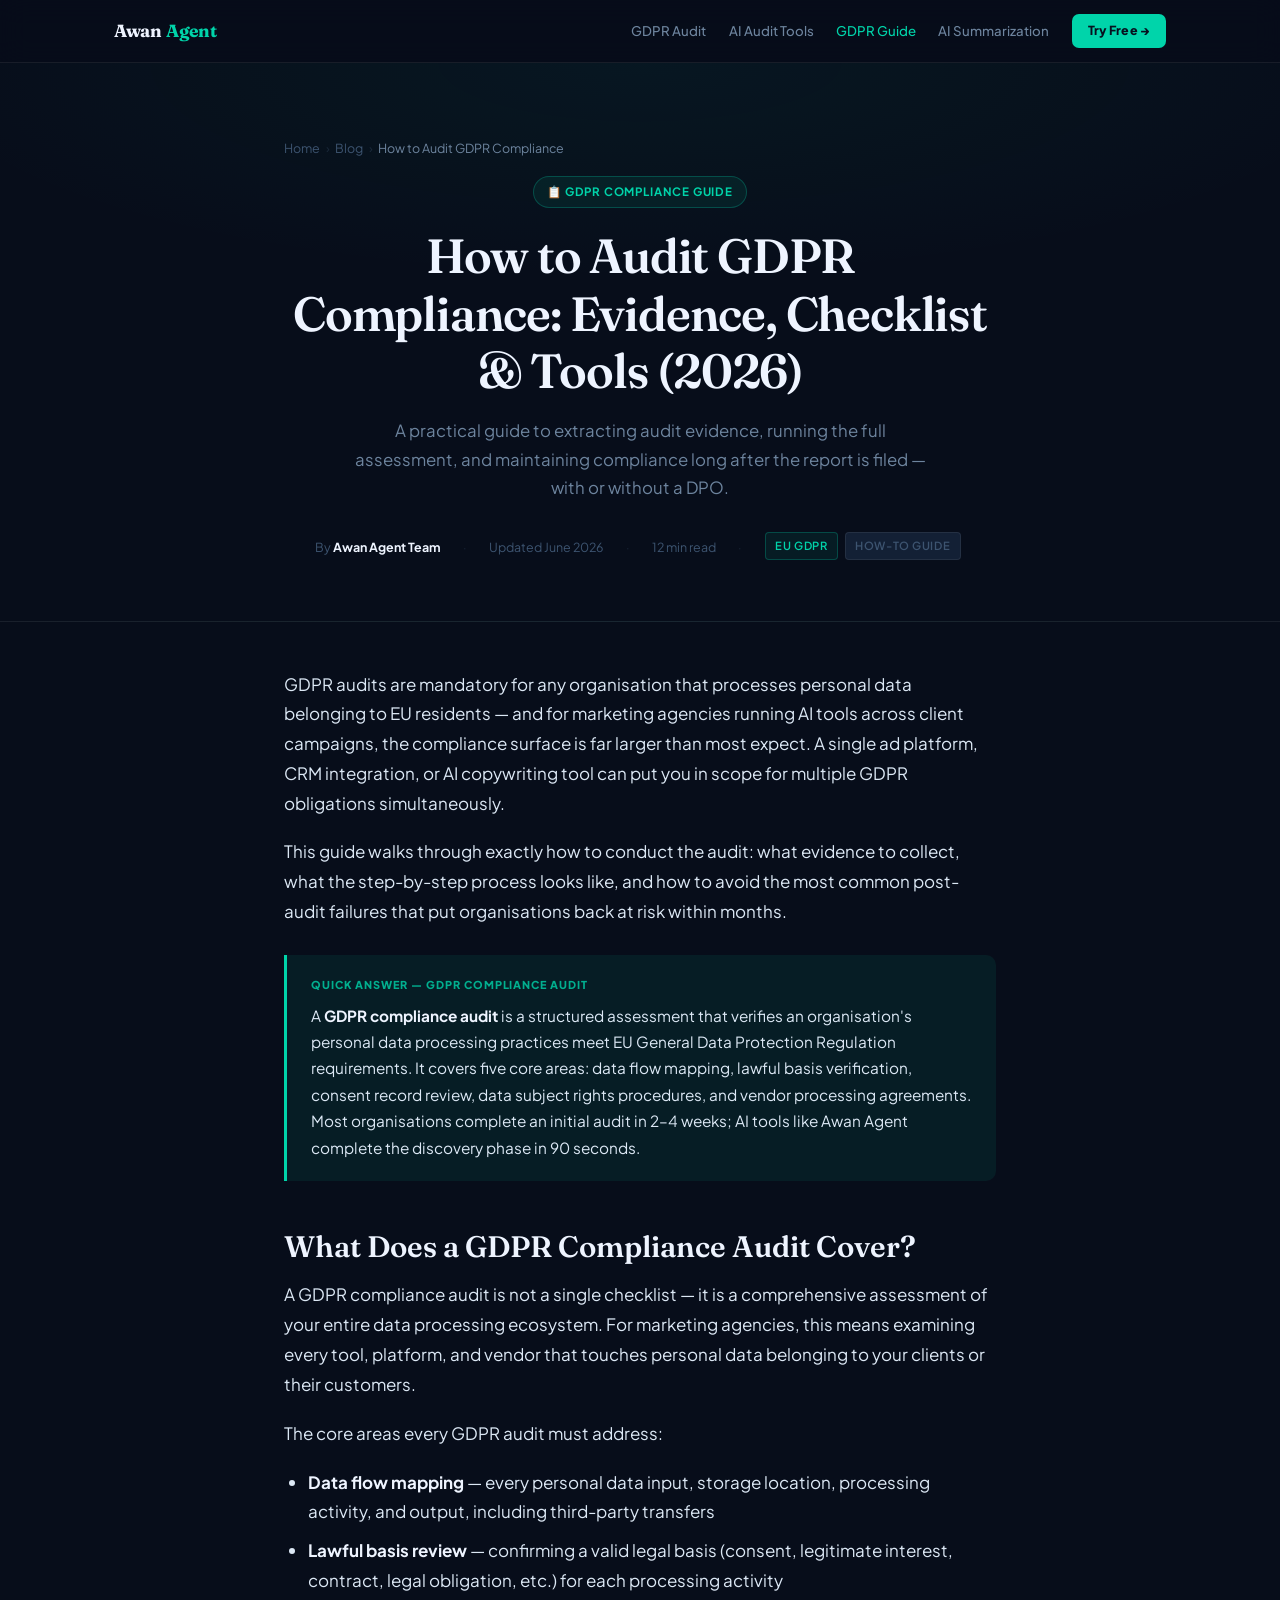
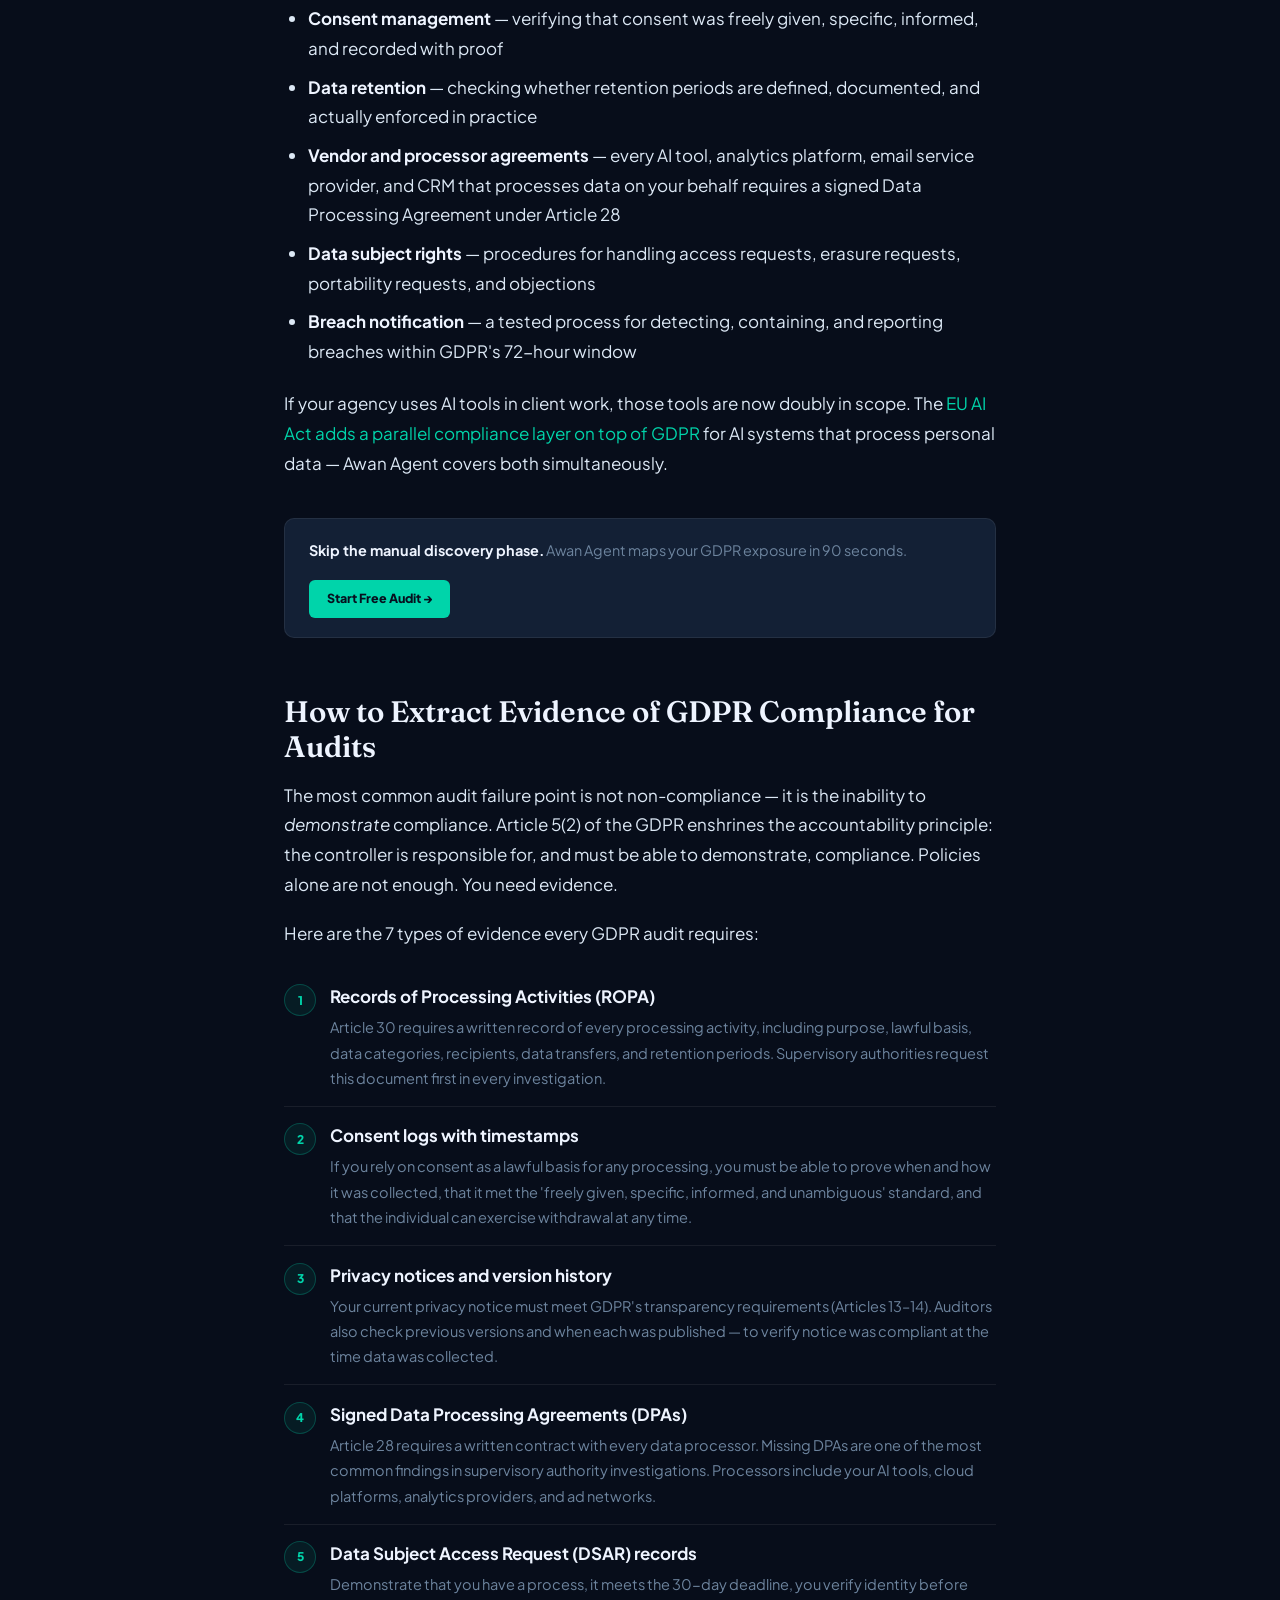
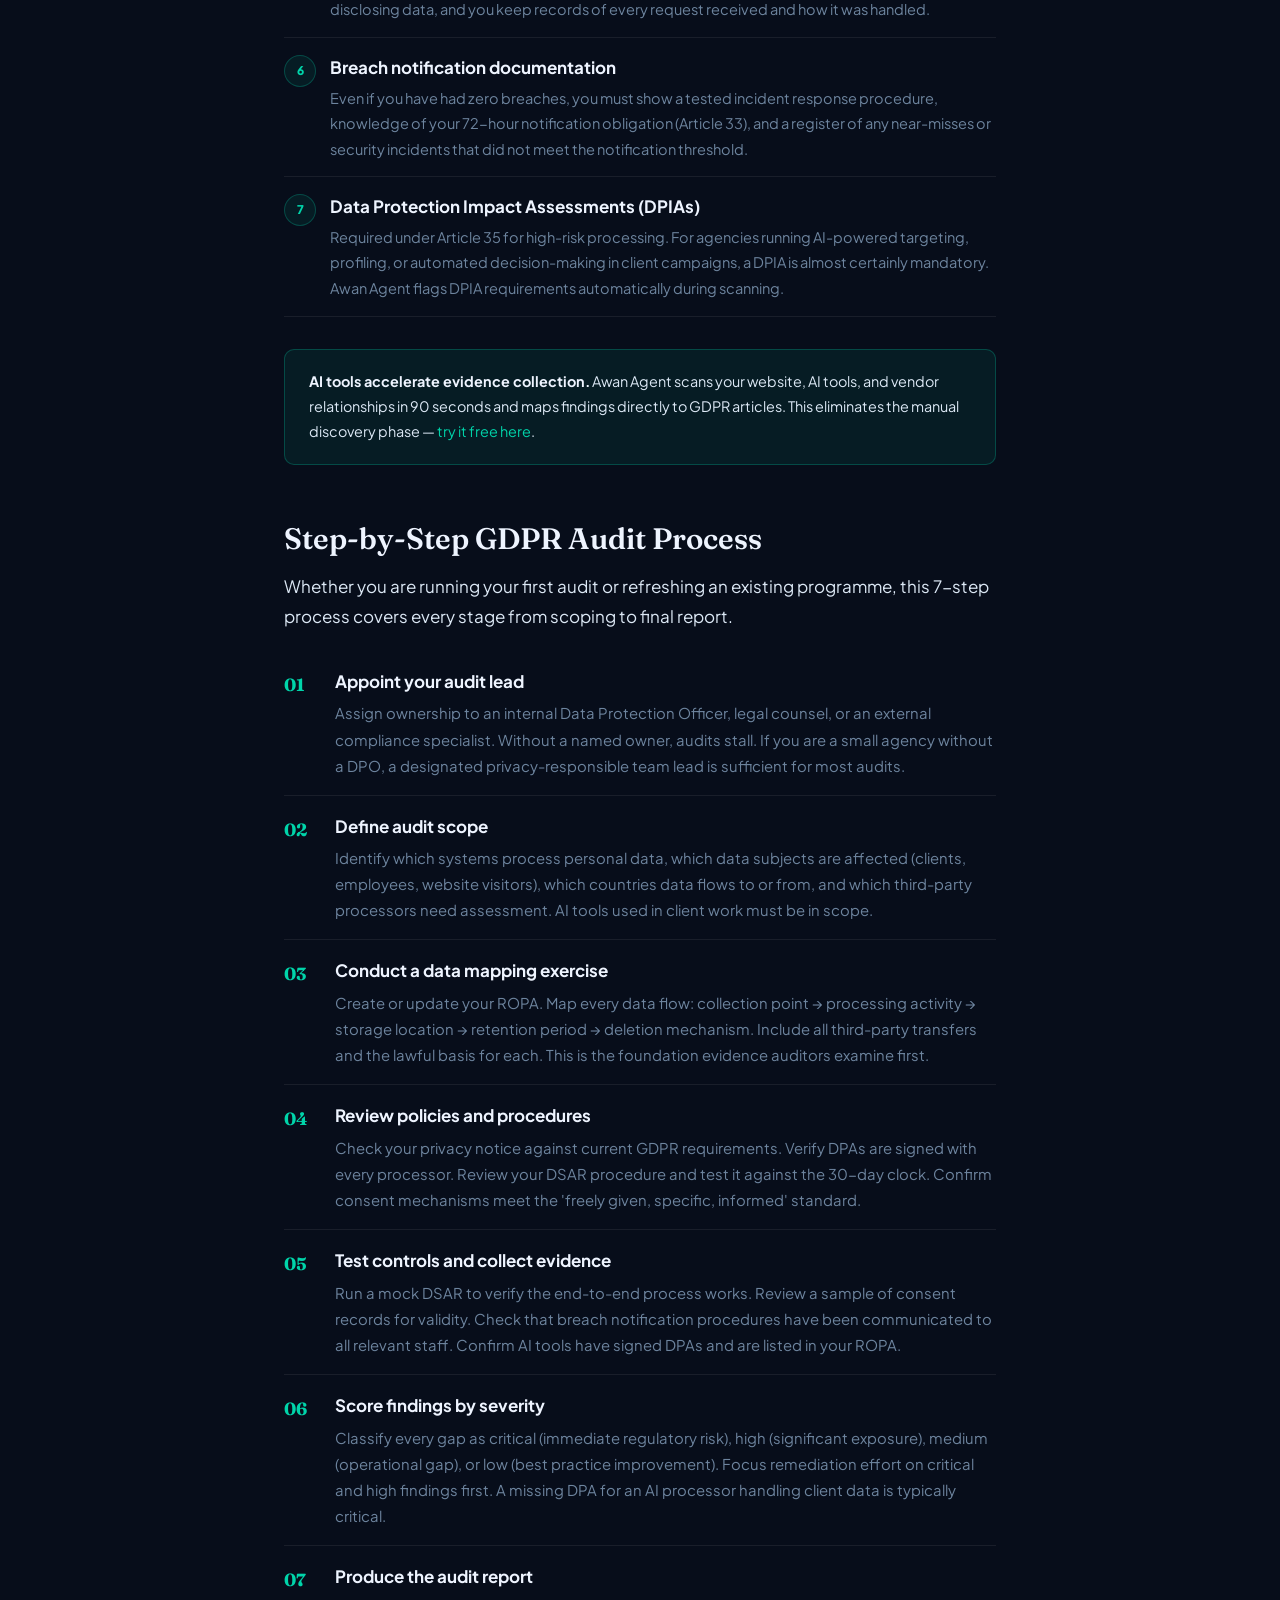
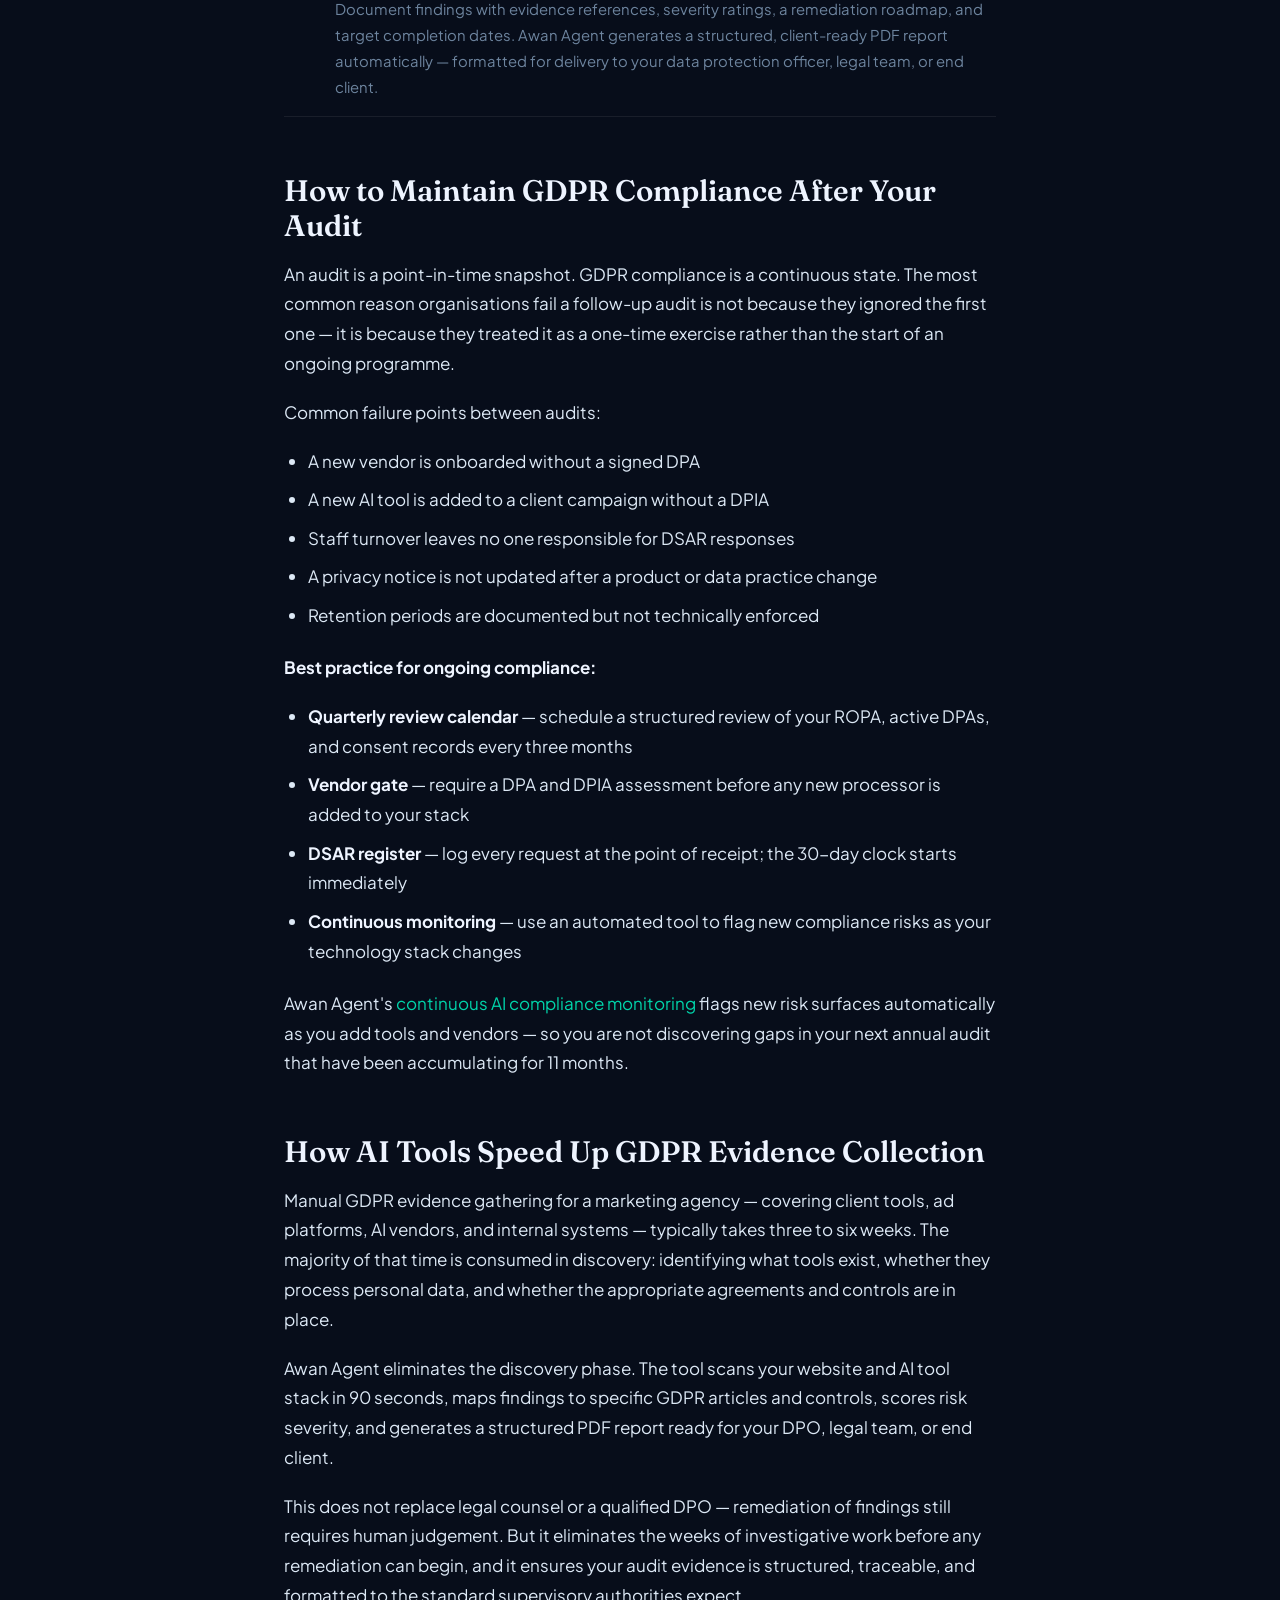
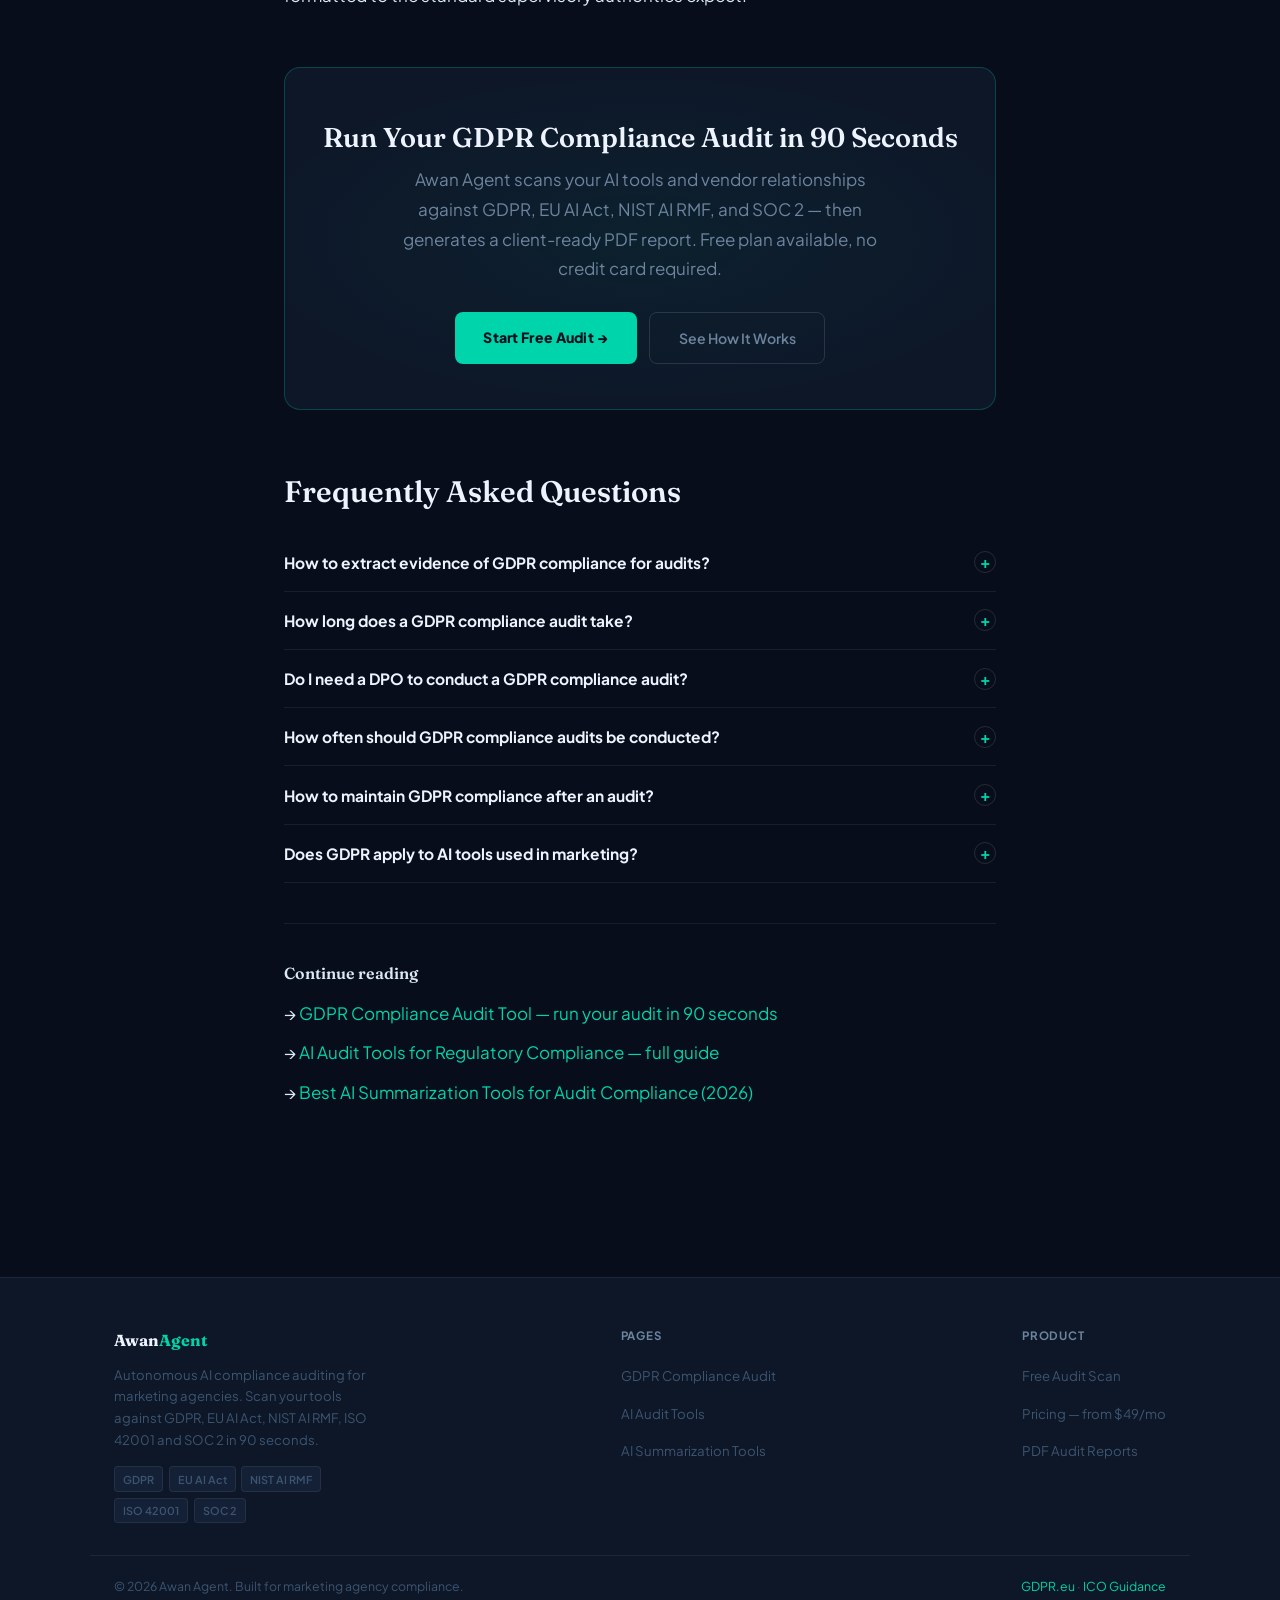
==== commit 09ed0963: "Update SEO links and meta tags for compliance page" ====
--- a/blog/how-to-audit-gdpr-compliance/index.html
+++ b/blog/how-to-audit-gdpr-compliance/index.html
@@ -4,16 +4,16 @@
   <meta charset="UTF-8" />
   <meta name="viewport" content="width=device-width, initial-scale=1.0" />
 
-  <!-- ═══ SEO CORE — replace YOURDOMAIN.com before going live ═══ -->
+  <!-- ═══ SEO CORE — replace ohawanaofficial.github.io/Awan-Agent before going live ═══ -->
   <title>How to Audit GDPR Compliance: Evidence, Checklist &amp; Tools (2026)</title>
   <meta name="description" content="Learn how to extract GDPR compliance evidence, run a step-by-step audit, and stay compliant after your assessment. Free checklist process included." />
-  <link rel="canonical" href="https://YOURDOMAIN.com/blog/how-to-audit-gdpr-compliance/" />
+  <link rel="canonical" href="https://ohawanaofficial.github.io/Awan-Agent/blog/how-to-audit-gdpr-compliance/" />
 
   <!-- Open Graph -->
   <meta property="og:title"       content="How to Audit GDPR Compliance: Evidence, Checklist &amp; Tools (2026)" />
   <meta property="og:description" content="How to extract GDPR compliance evidence, run a step-by-step audit, and stay compliant. Complete guide for marketing agencies." />
   <meta property="og:type"        content="article" />
-  <meta property="og:url"         content="https://YOURDOMAIN.com/blog/how-to-audit-gdpr-compliance/" />
+  <meta property="og:url"         content="https://ohawanaofficial.github.io/Awan-Agent/blog/how-to-audit-gdpr-compliance/" />
   <meta property="og:site_name"   content="Awan Agent" />
 
   <!-- Article meta -->
@@ -50,7 +50,7 @@
         },
         "mainEntityOfPage": {
           "@type": "@id",
-          "@id": "https://YOURDOMAIN.com/blog/how-to-audit-gdpr-compliance/"
+          "@id": "https://ohawanaofficial.github.io/Awan-Agent/blog/how-to-audit-gdpr-compliance/"
         }
       },
       {
@@ -99,9 +99,9 @@
       {
         "@type": "BreadcrumbList",
         "itemListElement": [
-          { "@type": "ListItem", "position": 1, "name": "Home",  "item": "https://YOURDOMAIN.com/" },
-          { "@type": "ListItem", "position": 2, "name": "Blog",  "item": "https://YOURDOMAIN.com/blog/" },
-          { "@type": "ListItem", "position": 3, "name": "How to Audit GDPR Compliance", "item": "https://YOURDOMAIN.com/blog/how-to-audit-gdpr-compliance/" }
+          { "@type": "ListItem", "position": 1, "name": "Home",  "item": "https://ohawanaofficial.github.io/Awan-Agent/" },
+          { "@type": "ListItem", "position": 2, "name": "Blog",  "item": "https://ohawanaofficial.github.io/Awan-Agent/blog/" },
+          { "@type": "ListItem", "position": 3, "name": "How to Audit GDPR Compliance", "item": "https://ohawanaofficial.github.io/Awan-Agent/blog/how-to-audit-gdpr-compliance/" }
         ]
       }
     ]
@@ -153,7 +153,7 @@
       <span class="sep">·</span>
       <span>12 min read</span>
       <span class="sep">·</span>
-      <span><span class="tag green">KD 4</span> <span class="tag">EU GDPR</span></span>
+      <span><span class="tag green">EU GDPR</span> <span class="tag">How-To Guide</span></span>
     </div>
   </div>
 </header>
@@ -533,7 +533,7 @@
 
     <!-- Related content -->
     <hr />
-    <h3 style="color:#eef4ff; font-family:var(--font-display); font-size:1rem; font-weight:600; margin-bottom:1rem;">Continue reading</h3>
+    <h3 style="color:var(--text); font-family:var(--font-display); font-size:1rem; font-weight:600; margin-bottom:1rem;">Continue reading</h3>
     <ul style="list-style:none; margin:0; padding:0;">
       <li style="margin-bottom:0.6rem;">→ <a href="../../gdpr-compliance-audit/">GDPR Compliance Audit Tool — run your audit in 90 seconds</a></li>
       <li style="margin-bottom:0.6rem;">→ <a href="../../ai-audit-tools/">AI Audit Tools for Regulatory Compliance — full guide</a></li>
